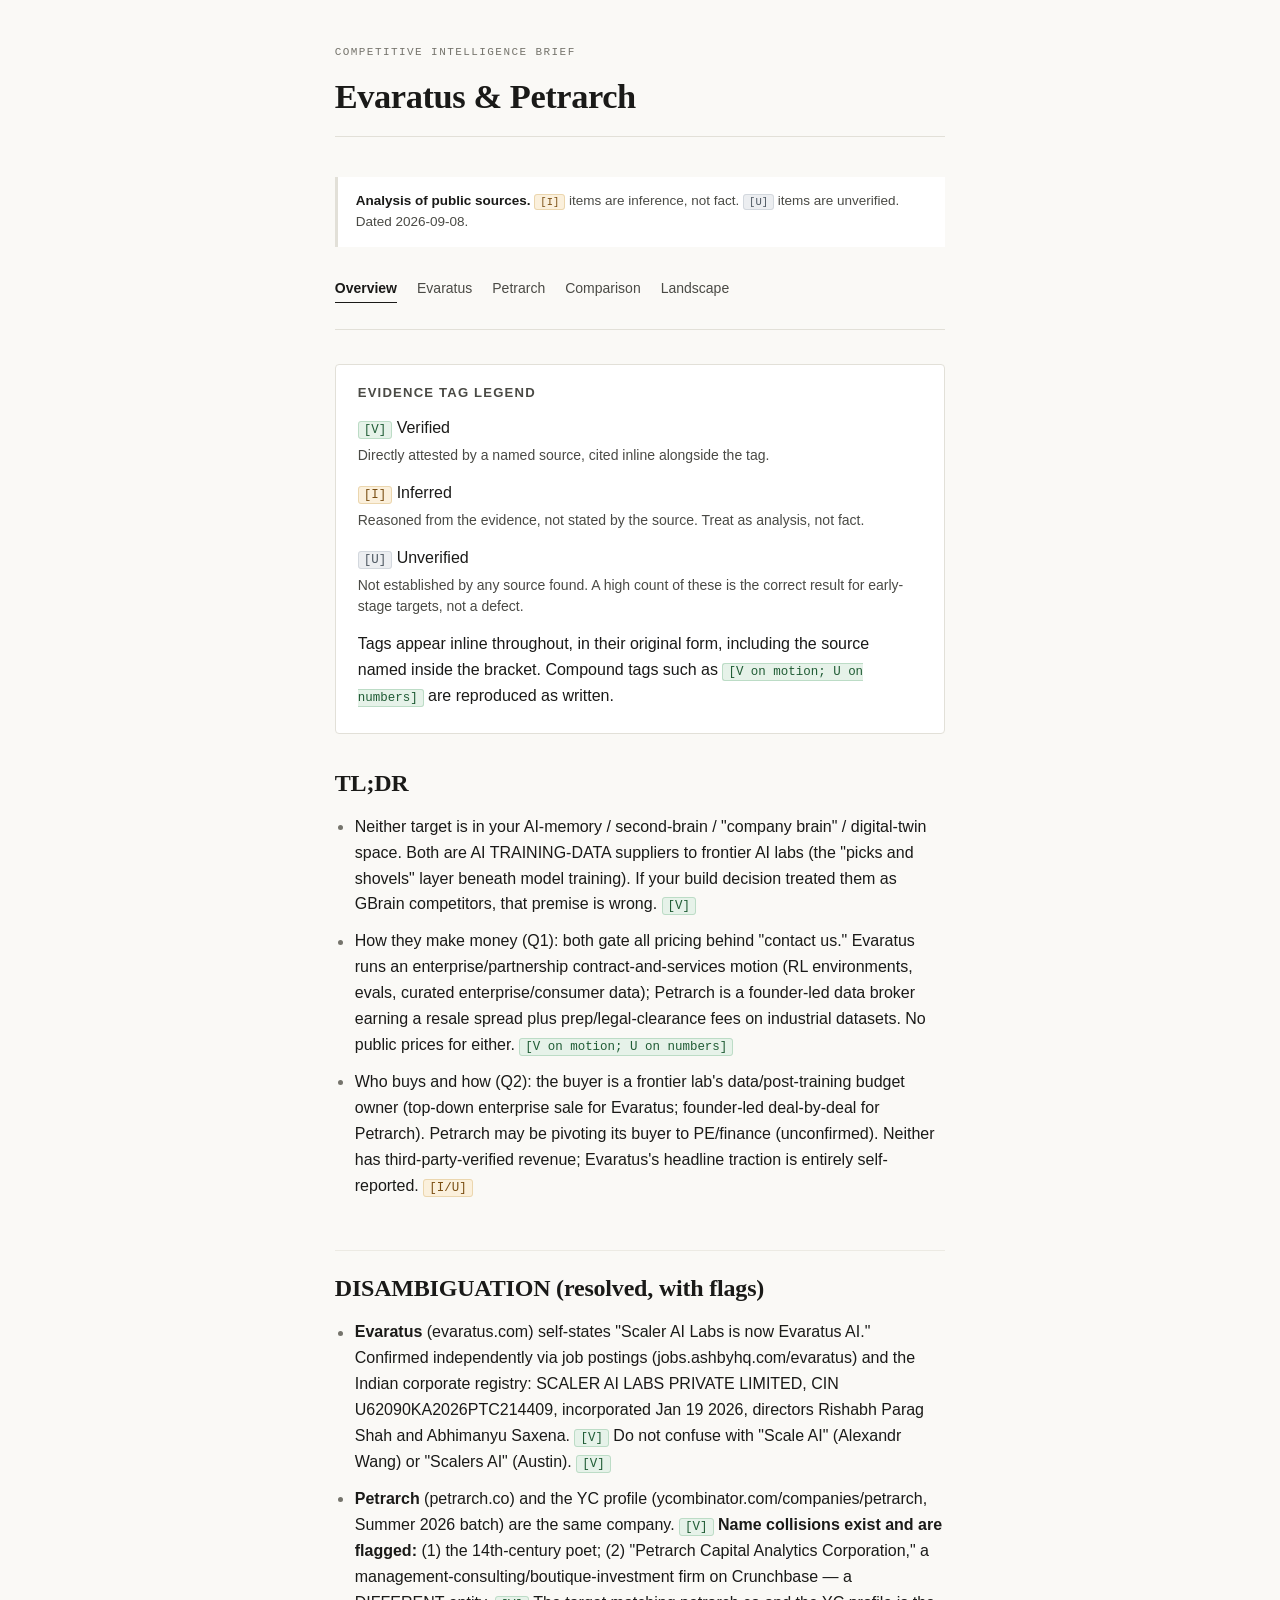
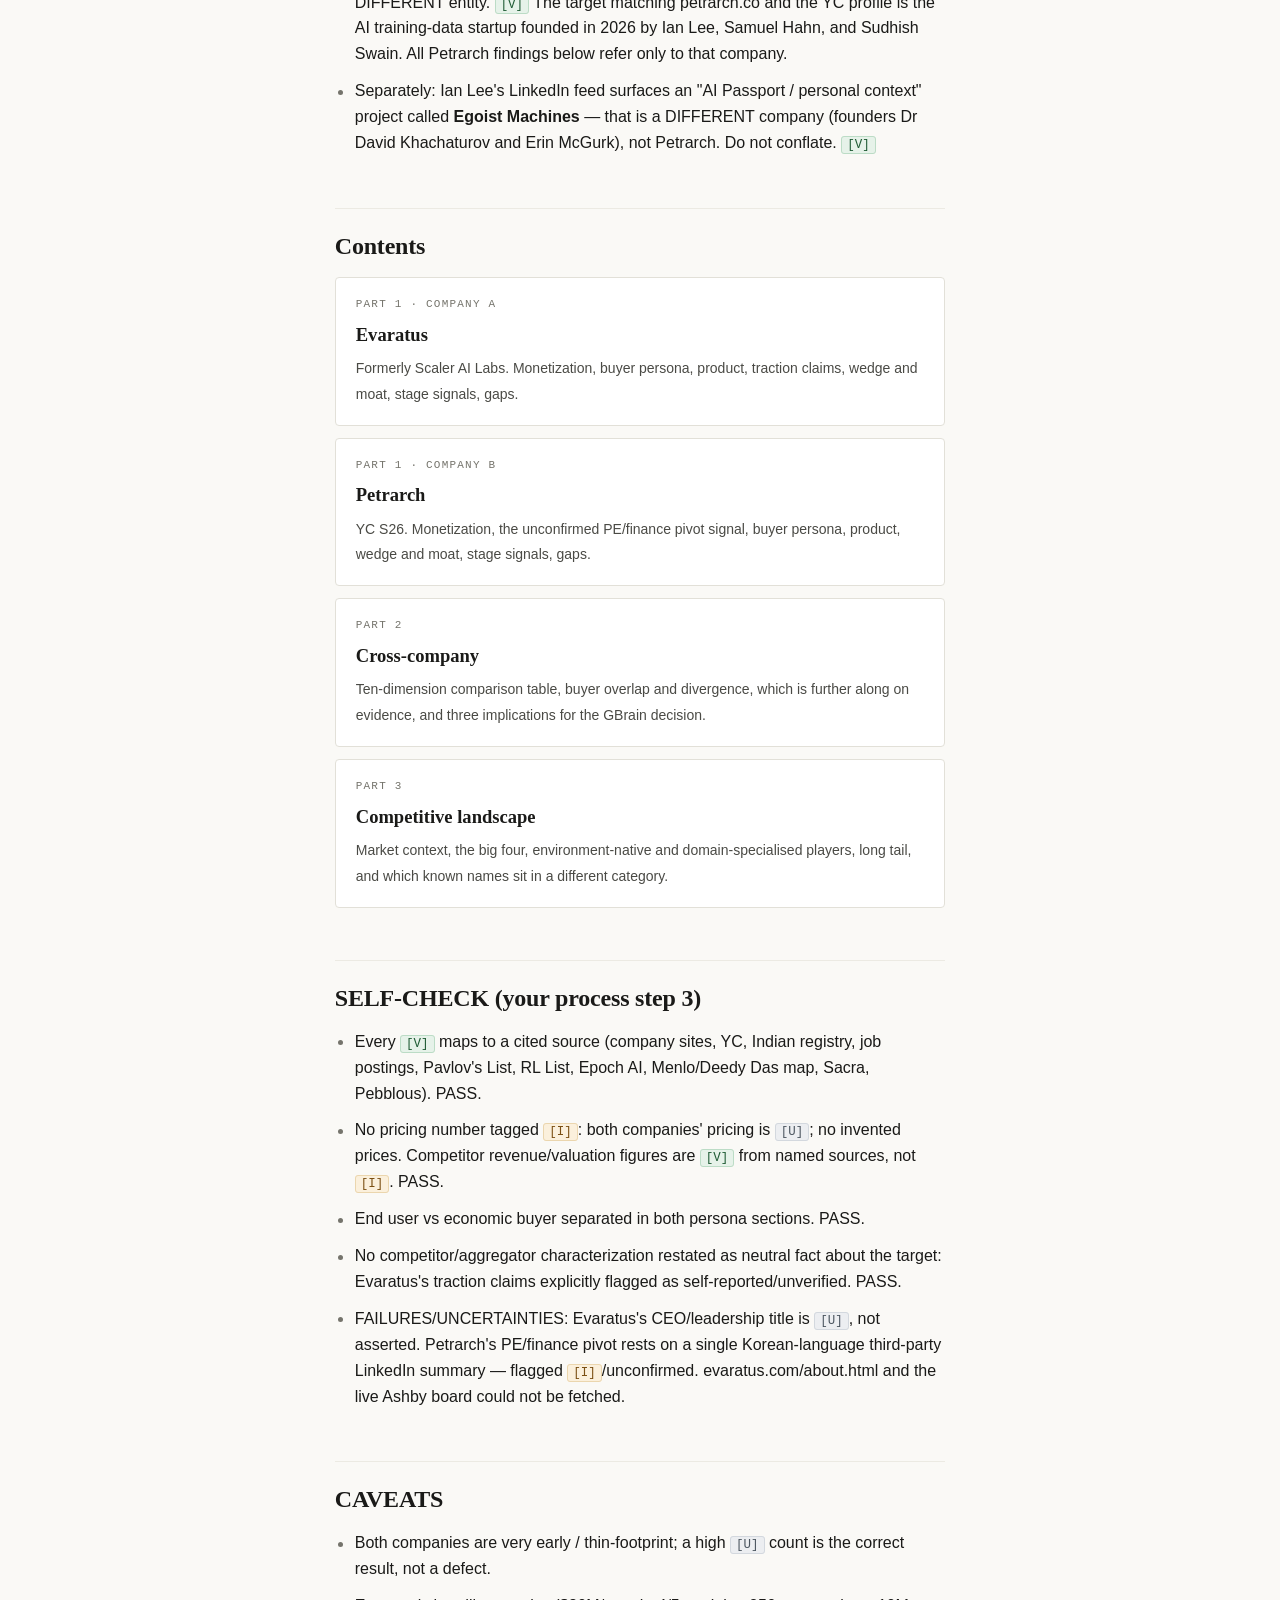
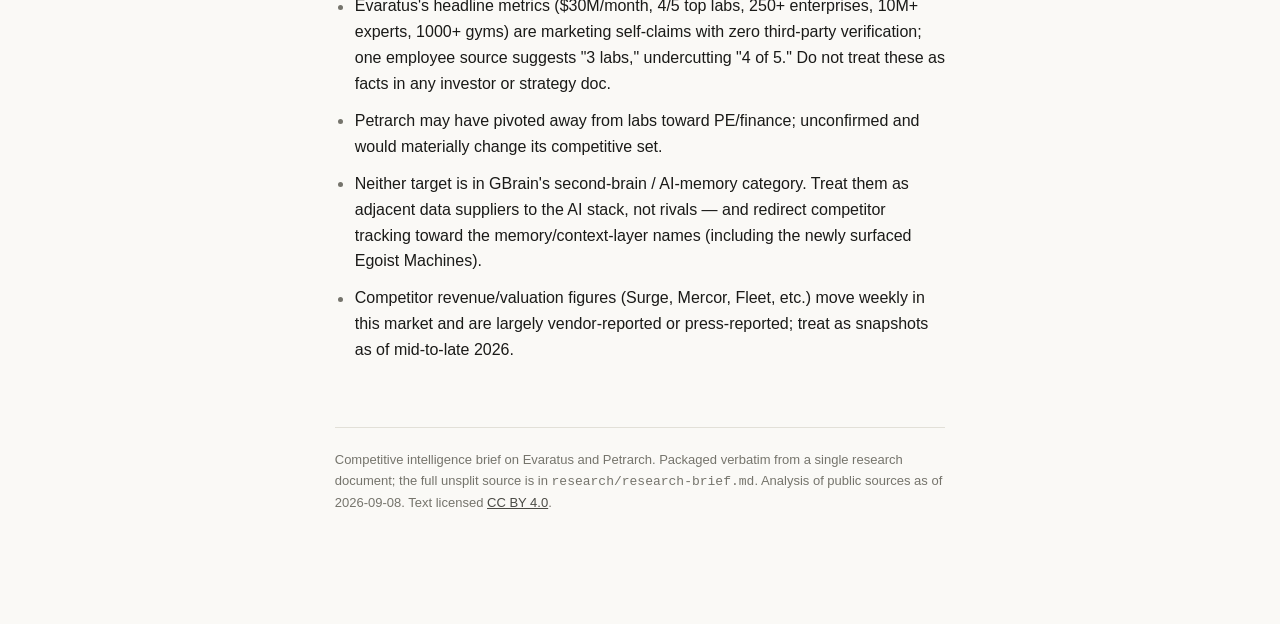
==== docs/index.html @ 98efed73 "feat: add landing page with evidence-tag legend Carries the TL;DR, name disambiguation, tag legend, " ====
<!DOCTYPE html>
<html lang="en">
<head>
<meta charset="utf-8">
<meta name="viewport" content="width=device-width, initial-scale=1">
<title>Competitive Intelligence Brief: Evaratus & Petrarch</title>
<meta name="description" content="Competitive intelligence brief on Evaratus and Petrarch, two AI training-data suppliers to frontier labs. Analysis of public sources, 2026-09-08.">
<link rel="stylesheet" href="./assets/style.css">
</head>
<body>
<div class="wrap">
<header class="masthead">
<p class="eyebrow">Competitive intelligence brief</p>
<h1>Evaratus &amp; Petrarch</h1>
</header>
<p class="provenance"><strong>Analysis of public sources.</strong> <span class="ref ref-I">[I]</span> items are inference, not fact. <span class="ref ref-U">[U]</span> items are unverified. Dated 2026-09-08.</p>
<nav class="nav"><a href="./index.html" aria-current="page">Overview</a>
<a href="./evaratus.html">Evaratus</a>
<a href="./petrarch.html">Petrarch</a>
<a href="./comparison.html">Comparison</a>
<a href="./landscape.html">Landscape</a></nav>
<section class="legend">
<h2>Evidence tag legend</h2>
<dl>
<dt><span class="ref ref-V">[V]</span> Verified</dt>
<dd>Directly attested by a named source, cited inline alongside the tag.</dd>
<dt><span class="ref ref-I">[I]</span> Inferred</dt>
<dd>Reasoned from the evidence, not stated by the source. Treat as analysis, not fact.</dd>
<dt><span class="ref ref-U">[U]</span> Unverified</dt>
<dd>Not established by any source found. A high count of these is the correct
result for early-stage targets, not a defect.</dd>
</dl>
<p>Tags appear inline throughout, in their original form, including the source
named inside the bracket. Compound tags such as
<span class="ref ref-V">[V on motion; U on numbers]</span> are reproduced as written.</p>
</section>
<h2>TL;DR</h2>
<ul>
<li>Neither target is in your AI-memory / second-brain / "company brain" / digital-twin space. Both are AI TRAINING-DATA suppliers to frontier AI labs (the "picks and shovels" layer beneath model training). If your build decision treated them as GBrain competitors, that premise is wrong. <span class="tag tag-V">[V]</span></li>
<li>How they make money (Q1): both gate all pricing behind "contact us." Evaratus runs an enterprise/partnership contract-and-services motion (RL environments, evals, curated enterprise/consumer data); Petrarch is a founder-led data broker earning a resale spread plus prep/legal-clearance fees on industrial datasets. No public prices for either. <span class="tag tag-V">[V on motion; U on numbers]</span></li>
<li>Who buys and how (Q2): the buyer is a frontier lab's data/post-training budget owner (top-down enterprise sale for Evaratus; founder-led deal-by-deal for Petrarch). Petrarch may be pivoting its buyer to PE/finance (unconfirmed). Neither has third-party-verified revenue; Evaratus's headline traction is entirely self-reported. <span class="tag tag-I">[I/U]</span></li>
</ul>
<h2>DISAMBIGUATION (resolved, with flags)</h2>
<ul>
<li><strong>Evaratus</strong> (evaratus.com) self-states "Scaler AI Labs is now Evaratus AI." Confirmed independently via job postings (jobs.ashbyhq.com/evaratus) and the Indian corporate registry: SCALER AI LABS PRIVATE LIMITED, CIN U62090KA2026PTC214409, incorporated Jan 19 2026, directors Rishabh Parag Shah and Abhimanyu Saxena. <span class="tag tag-V">[V]</span> Do not confuse with "Scale AI" (Alexandr Wang) or "Scalers AI" (Austin). <span class="tag tag-V">[V]</span></li>
<li><strong>Petrarch</strong> (petrarch.co) and the YC profile (ycombinator.com/companies/petrarch, Summer 2026 batch) are the same company. <span class="tag tag-V">[V]</span> <strong>Name collisions exist and are flagged:</strong> (1) the 14th-century poet; (2) "Petrarch Capital Analytics Corporation," a management-consulting/boutique-investment firm on Crunchbase — a DIFFERENT entity. <span class="tag tag-V">[V]</span> The target matching petrarch.co and the YC profile is the AI training-data startup founded in 2026 by Ian Lee, Samuel Hahn, and Sudhish Swain. All Petrarch findings below refer only to that company.</li>
<li>Separately: Ian Lee's LinkedIn feed surfaces an "AI Passport / personal context" project called <strong>Egoist Machines</strong> — that is a DIFFERENT company (founders Dr David Khachaturov and Erin McGurk), not Petrarch. Do not conflate. <span class="tag tag-V">[V]</span></li>
</ul>
<h2>Contents</h2>
<div class="cards">
<a class="card" href="./evaratus.html">
<span class="k">Part 1 &middot; Company A</span>
<span class="t">Evaratus</span>
<span class="d">Formerly Scaler AI Labs. Monetization, buyer persona, product, traction
claims, wedge and moat, stage signals, gaps.</span></a>
<a class="card" href="./petrarch.html">
<span class="k">Part 1 &middot; Company B</span>
<span class="t">Petrarch</span>
<span class="d">YC S26. Monetization, the unconfirmed PE/finance pivot signal, buyer
persona, product, wedge and moat, stage signals, gaps.</span></a>
<a class="card" href="./comparison.html">
<span class="k">Part 2</span>
<span class="t">Cross-company</span>
<span class="d">Ten-dimension comparison table, buyer overlap and divergence, which
is further along on evidence, and three implications for the GBrain decision.</span></a>
<a class="card" href="./landscape.html">
<span class="k">Part 3</span>
<span class="t">Competitive landscape</span>
<span class="d">Market context, the big four, environment-native and domain-specialised
players, long tail, and which known names sit in a different category.</span></a>
</div>
<h2>SELF-CHECK (your process step 3)</h2>
<ul>
<li>Every <span class="tag tag-V">[V]</span> maps to a cited source (company sites, YC, Indian registry, job postings, Pavlov's List, RL List, Epoch AI, Menlo/Deedy Das map, Sacra, Pebblous). PASS.</li>
<li>No pricing number tagged <span class="tag tag-I">[I]</span>: both companies' pricing is <span class="tag tag-U">[U]</span>; no invented prices. Competitor revenue/valuation figures are <span class="tag tag-V">[V]</span> from named sources, not <span class="tag tag-I">[I]</span>. PASS.</li>
<li>End user vs economic buyer separated in both persona sections. PASS.</li>
<li>No competitor/aggregator characterization restated as neutral fact about the target: Evaratus's traction claims explicitly flagged as self-reported/unverified. PASS.</li>
<li>FAILURES/UNCERTAINTIES: Evaratus's CEO/leadership title is <span class="tag tag-U">[U]</span>, not asserted. Petrarch's PE/finance pivot rests on a single Korean-language third-party LinkedIn summary — flagged <span class="tag tag-I">[I]</span>/unconfirmed. evaratus.com/about.html and the live Ashby board could not be fetched.</li>
</ul>
<h2>CAVEATS</h2>
<ul>
<li>Both companies are very early / thin-footprint; a high <span class="tag tag-U">[U]</span> count is the correct result, not a defect.</li>
<li>Evaratus's headline metrics ($30M/month, 4/5 top labs, 250+ enterprises, 10M+ experts, 1000+ gyms) are marketing self-claims with zero third-party verification; one employee source suggests "3 labs," undercutting "4 of 5." Do not treat these as facts in any investor or strategy doc.</li>
<li>Petrarch may have pivoted away from labs toward PE/finance; unconfirmed and would materially change its competitive set.</li>
<li>Neither target is in GBrain's second-brain / AI-memory category. Treat them as adjacent data suppliers to the AI stack, not rivals — and redirect competitor tracking toward the memory/context-layer names (including the newly surfaced Egoist Machines).</li>
<li>Competitor revenue/valuation figures (Surge, Mercor, Fleet, etc.) move weekly in this market and are largely vendor-reported or press-reported; treat as snapshots as of mid-to-late 2026.</li>
</ul>
<footer class="foot"><p>Competitive intelligence brief on Evaratus and Petrarch. Packaged verbatim from a single research document; the full unsplit source is in <code>research/research-brief.md</code>. Analysis of public sources as of 2026-09-08. Text licensed <a href="https://creativecommons.org/licenses/by/4.0/">CC BY 4.0</a>.</p></footer>
</div>
</body>
</html>
---- docs/assets/style.css ----
/* Data-Broker — competitive intelligence brief
   Static stylesheet. No frameworks, no CDN, no webfonts, no trackers. */

:root {
  --bg:        #faf9f6;
  --surface:   #ffffff;
  --ink:       #1a1a18;
  --ink-soft:  #4a4a45;
  --ink-faint: #75746c;
  --rule:      #e2e0d8;
  --rule-soft: #eceae3;

  --v-bg: #e6f2e9;  --v-fg: #1f5b34;  --v-br: #bcdcc6;
  --i-bg: #fbf0dc;  --i-fg: #7a4e12;  --i-br: #ebd6ae;
  --u-bg: #eceef1;  --u-fg: #4b555f;  --u-br: #d3d8de;

  --serif: "Iowan Old Style", "Palatino Linotype", Palatino, Charter, Georgia, "Times New Roman", serif;
  --sans:  -apple-system, BlinkMacSystemFont, "Segoe UI", Roboto, "Helvetica Neue", Arial, sans-serif;
  --mono:  ui-monospace, SFMono-Regular, "SF Mono", Menlo, Consolas, "Liberation Mono", monospace;

  --measure: 74ch;
}

@media (prefers-color-scheme: dark) {
  :root {
    --bg:        #16161a;
    --surface:   #1d1d22;
    --ink:       #e8e6e0;
    --ink-soft:  #b6b3aa;
    --ink-faint: #8b8880;
    --rule:      #33333b;
    --rule-soft: #26262d;

    --v-bg: #16301f;  --v-fg: #8fd3a5;  --v-br: #2b5237;
    --i-bg: #33260f;  --i-fg: #e8bd72;  --i-br: #574021;
    --u-bg: #24272c;  --u-fg: #a8b2bd;  --u-br: #3b414a;
  }
}

* { box-sizing: border-box; }

html { -webkit-text-size-adjust: 100%; }

body {
  margin: 0;
  background: var(--bg);
  color: var(--ink);
  font-family: var(--sans);
  font-size: 16px;
  line-height: 1.62;
  -webkit-font-smoothing: antialiased;
}

.wrap {
  max-width: var(--measure);
  margin: 0 auto;
  padding: 0 24px 96px;
}

/* ---------- masthead ---------- */

.masthead {
  border-bottom: 1px solid var(--rule);
  margin-bottom: 40px;
  padding-top: 44px;
}

.eyebrow {
  font-family: var(--mono);
  font-size: 11px;
  letter-spacing: 0.13em;
  text-transform: uppercase;
  color: var(--ink-faint);
  margin: 0 0 14px;
}

.masthead h1 {
  font-family: var(--serif);
  font-weight: 600;
  font-size: 2.15rem;
  line-height: 1.18;
  letter-spacing: -0.012em;
  margin: 0 0 20px;
}

/* ---------- provenance header (on every page) ---------- */

.provenance {
  border-left: 3px solid var(--rule);
  background: var(--surface);
  padding: 14px 18px;
  margin: 0 0 30px;
  font-size: 13.5px;
  line-height: 1.55;
  color: var(--ink-soft);
}

.provenance strong { color: var(--ink); font-weight: 600; }

/* ---------- nav ---------- */

.nav {
  display: flex;
  flex-wrap: wrap;
  gap: 6px 20px;
  padding: 0 0 26px;
  margin: 0 0 34px;
  border-bottom: 1px solid var(--rule);
  font-size: 14px;
}

.nav a {
  color: var(--ink-soft);
  text-decoration: none;
  border-bottom: 1px solid transparent;
  padding-bottom: 2px;
}

.nav a:hover { color: var(--ink); border-bottom-color: var(--ink); }
.nav a[aria-current="page"] { color: var(--ink); font-weight: 600; border-bottom-color: var(--ink); }

/* ---------- headings ---------- */

h2 {
  font-family: var(--serif);
  font-weight: 600;
  font-size: 1.5rem;
  line-height: 1.25;
  letter-spacing: -0.008em;
  margin: 52px 0 16px;
  padding-top: 22px;
  border-top: 1px solid var(--rule-soft);
}

h2:first-of-type { border-top: 0; padding-top: 0; margin-top: 34px; }

h3 {
  font-family: var(--sans);
  font-weight: 700;
  font-size: 0.82rem;
  letter-spacing: 0.09em;
  text-transform: uppercase;
  color: var(--ink-soft);
  margin: 36px 0 12px;
}

/* ---------- body copy ---------- */

p { margin: 0 0 16px; }

ul { margin: 0 0 20px; padding-left: 0; list-style: none; }

li {
  position: relative;
  padding-left: 20px;
  margin-bottom: 11px;
}

li::before {
  content: "";
  position: absolute;
  left: 3px;
  top: 0.72em;
  width: 5px;
  height: 5px;
  border-radius: 50%;
  background: var(--ink-faint);
}

ol { margin: 0 0 20px; padding-left: 22px; }
ol li { padding-left: 4px; }
ol li::before { display: none; }

strong { font-weight: 650; color: var(--ink); }

/* ---------- evidence tags ---------- */

.tag {
  display: inline;
  font-family: var(--mono);
  font-size: 0.78em;
  line-height: 1.4;
  padding: 1px 5px;
  border-radius: 3px;
  border: 1px solid;
  white-space: normal;
}

.tag-V { background: var(--v-bg); color: var(--v-fg); border-color: var(--v-br); }
.tag-I { background: var(--i-bg); color: var(--i-fg); border-color: var(--i-br); }
.tag-U { background: var(--u-bg); color: var(--u-fg); border-color: var(--u-br); }

/* ---------- legend ---------- */

.legend {
  background: var(--surface);
  border: 1px solid var(--rule);
  border-radius: 4px;
  padding: 20px 22px 8px;
  margin: 0 0 34px;
}

.legend h2 {
  border: 0;
  padding: 0;
  margin: 0 0 14px;
  font-size: 0.82rem;
  font-family: var(--sans);
  font-weight: 700;
  letter-spacing: 0.09em;
  text-transform: uppercase;
  color: var(--ink-soft);
}

.legend dl { margin: 0; }
.legend dt { margin: 0 0 4px; }
.legend dd {
  margin: 0 0 14px;
  font-size: 14px;
  color: var(--ink-soft);
  line-height: 1.5;
}

/* ---------- tables ---------- */

.table-scroll {
  overflow-x: auto;
  margin: 0 0 24px;
  border: 1px solid var(--rule);
  border-radius: 4px;
  background: var(--surface);
}

table {
  border-collapse: collapse;
  width: 100%;
  min-width: 620px;
  font-size: 14px;
}

th, td {
  text-align: left;
  vertical-align: top;
  padding: 11px 14px;
  border-bottom: 1px solid var(--rule-soft);
}

th {
  font-family: var(--sans);
  font-weight: 700;
  font-size: 11.5px;
  letter-spacing: 0.07em;
  text-transform: uppercase;
  color: var(--ink-soft);
  background: var(--bg);
  border-bottom: 1px solid var(--rule);
  position: sticky;
  top: 0;
}

tbody tr:last-child td { border-bottom: 0; }
td:first-child { font-weight: 600; }

/* ---------- index page cards ---------- */

.cards { display: grid; gap: 12px; margin: 0 0 34px; }

.card {
  display: block;
  border: 1px solid var(--rule);
  border-radius: 4px;
  background: var(--surface);
  padding: 18px 20px;
  text-decoration: none;
  color: inherit;
}

.card:hover { border-color: var(--ink-faint); }

.card .k {
  font-family: var(--mono);
  font-size: 11px;
  letter-spacing: 0.11em;
  text-transform: uppercase;
  color: var(--ink-faint);
  display: block;
  margin-bottom: 6px;
}

.card .t {
  font-family: var(--serif);
  font-size: 1.16rem;
  font-weight: 600;
  display: block;
  margin-bottom: 5px;
}

.card .d { font-size: 14px; color: var(--ink-soft); line-height: 1.5; }

/* ---------- footer ---------- */

.foot {
  margin-top: 64px;
  padding-top: 22px;
  border-top: 1px solid var(--rule);
  font-size: 13px;
  color: var(--ink-faint);
  line-height: 1.6;
}

.foot a { color: var(--ink-soft); }

hr.rule {
  border: 0;
  border-top: 1px solid var(--rule);
  margin: 44px 0;
}

/* ---------- responsive ---------- */

@media (max-width: 620px) {
  body { font-size: 15.5px; }
  .wrap { padding: 0 18px 72px; }
  .masthead h1 { font-size: 1.72rem; }
  h2 { font-size: 1.3rem; }
  .nav { gap: 6px 16px; font-size: 13.5px; }
}

@media print {
  body { background: #fff; color: #000; }
  .nav, .cards { display: none; }
  .tag { border: 1px solid #999; background: transparent; }
}

/* Chrome-level tag references (provenance header, legend examples).
   Styled identically to .tag but marked separately so that content-tag
   audits can count body evidence tags without counting page furniture. */

.ref {
  display: inline;
  font-family: var(--mono);
  font-size: 0.78em;
  line-height: 1.4;
  padding: 1px 5px;
  border-radius: 3px;
  border: 1px solid;
}

.ref-V { background: var(--v-bg); color: var(--v-fg); border-color: var(--v-br); }
.ref-I { background: var(--i-bg); color: var(--i-fg); border-color: var(--i-br); }
.ref-U { background: var(--u-bg); color: var(--u-fg); border-color: var(--u-br); }
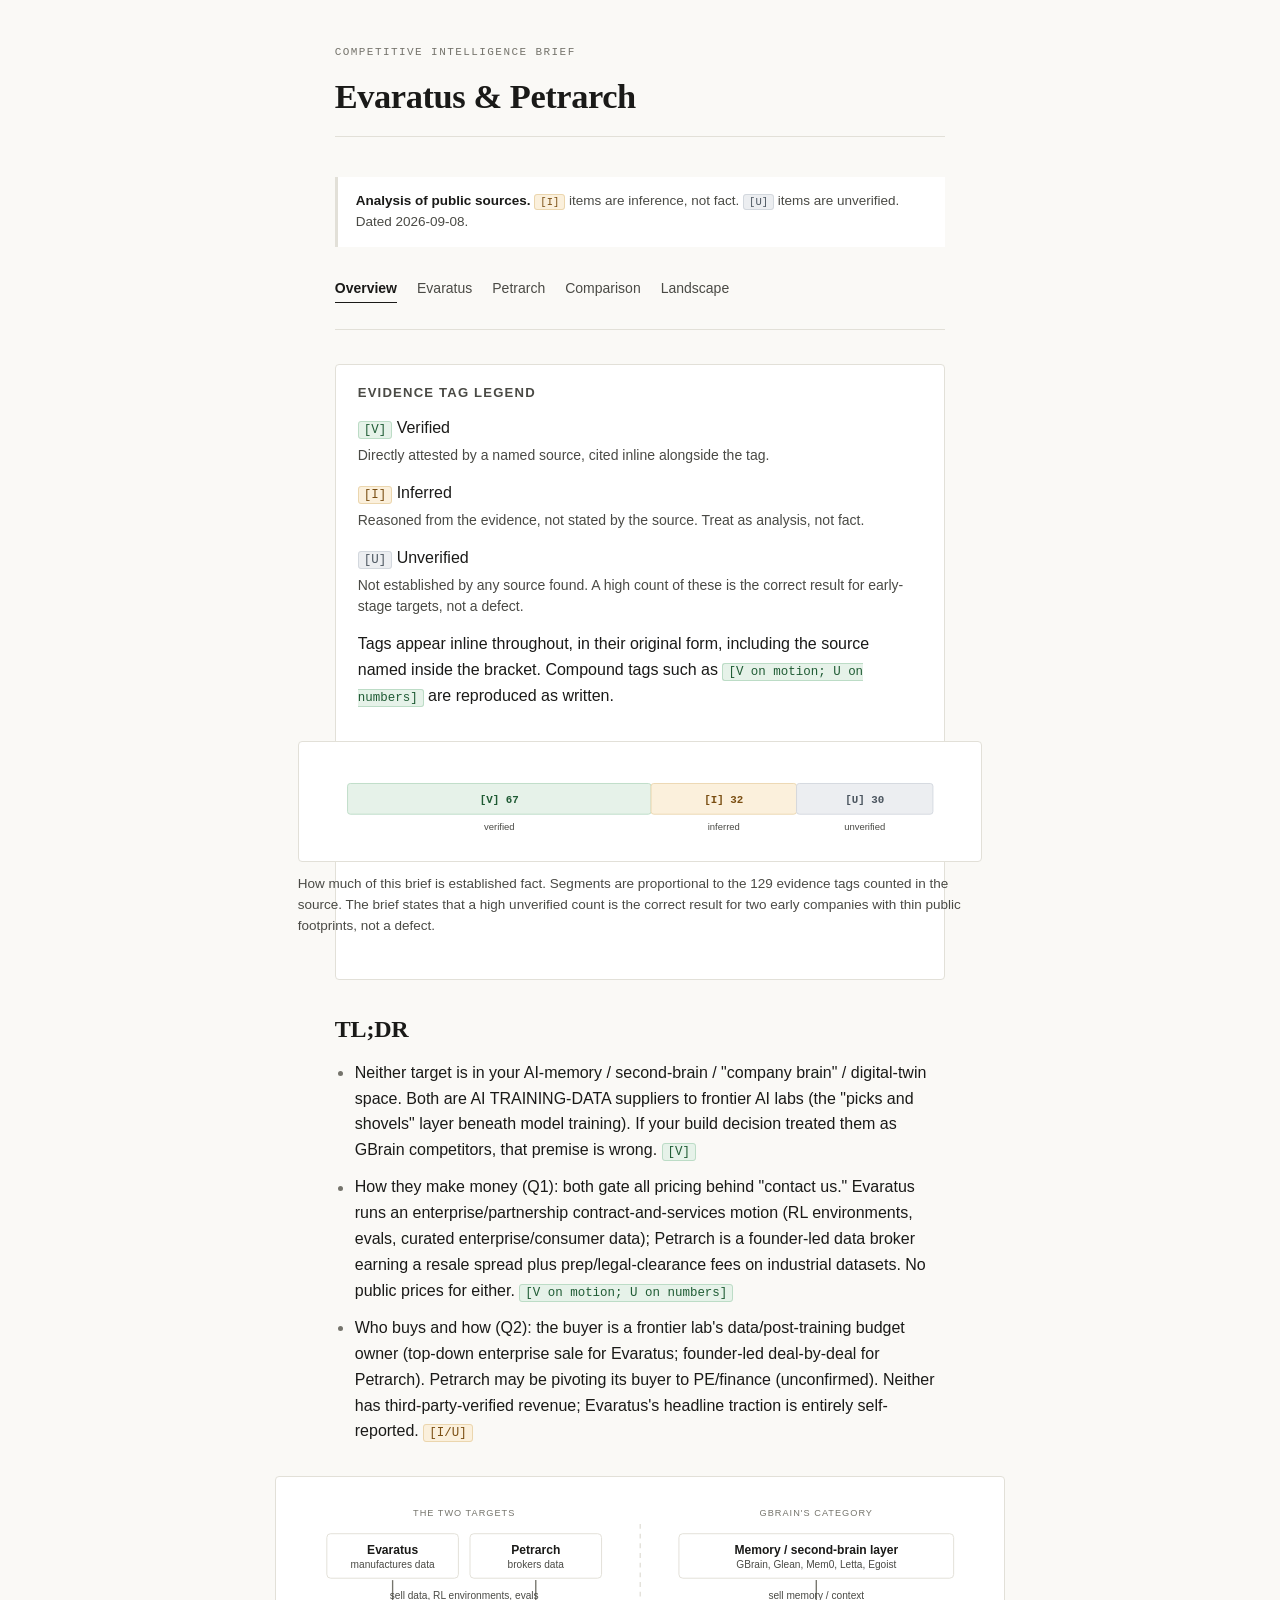
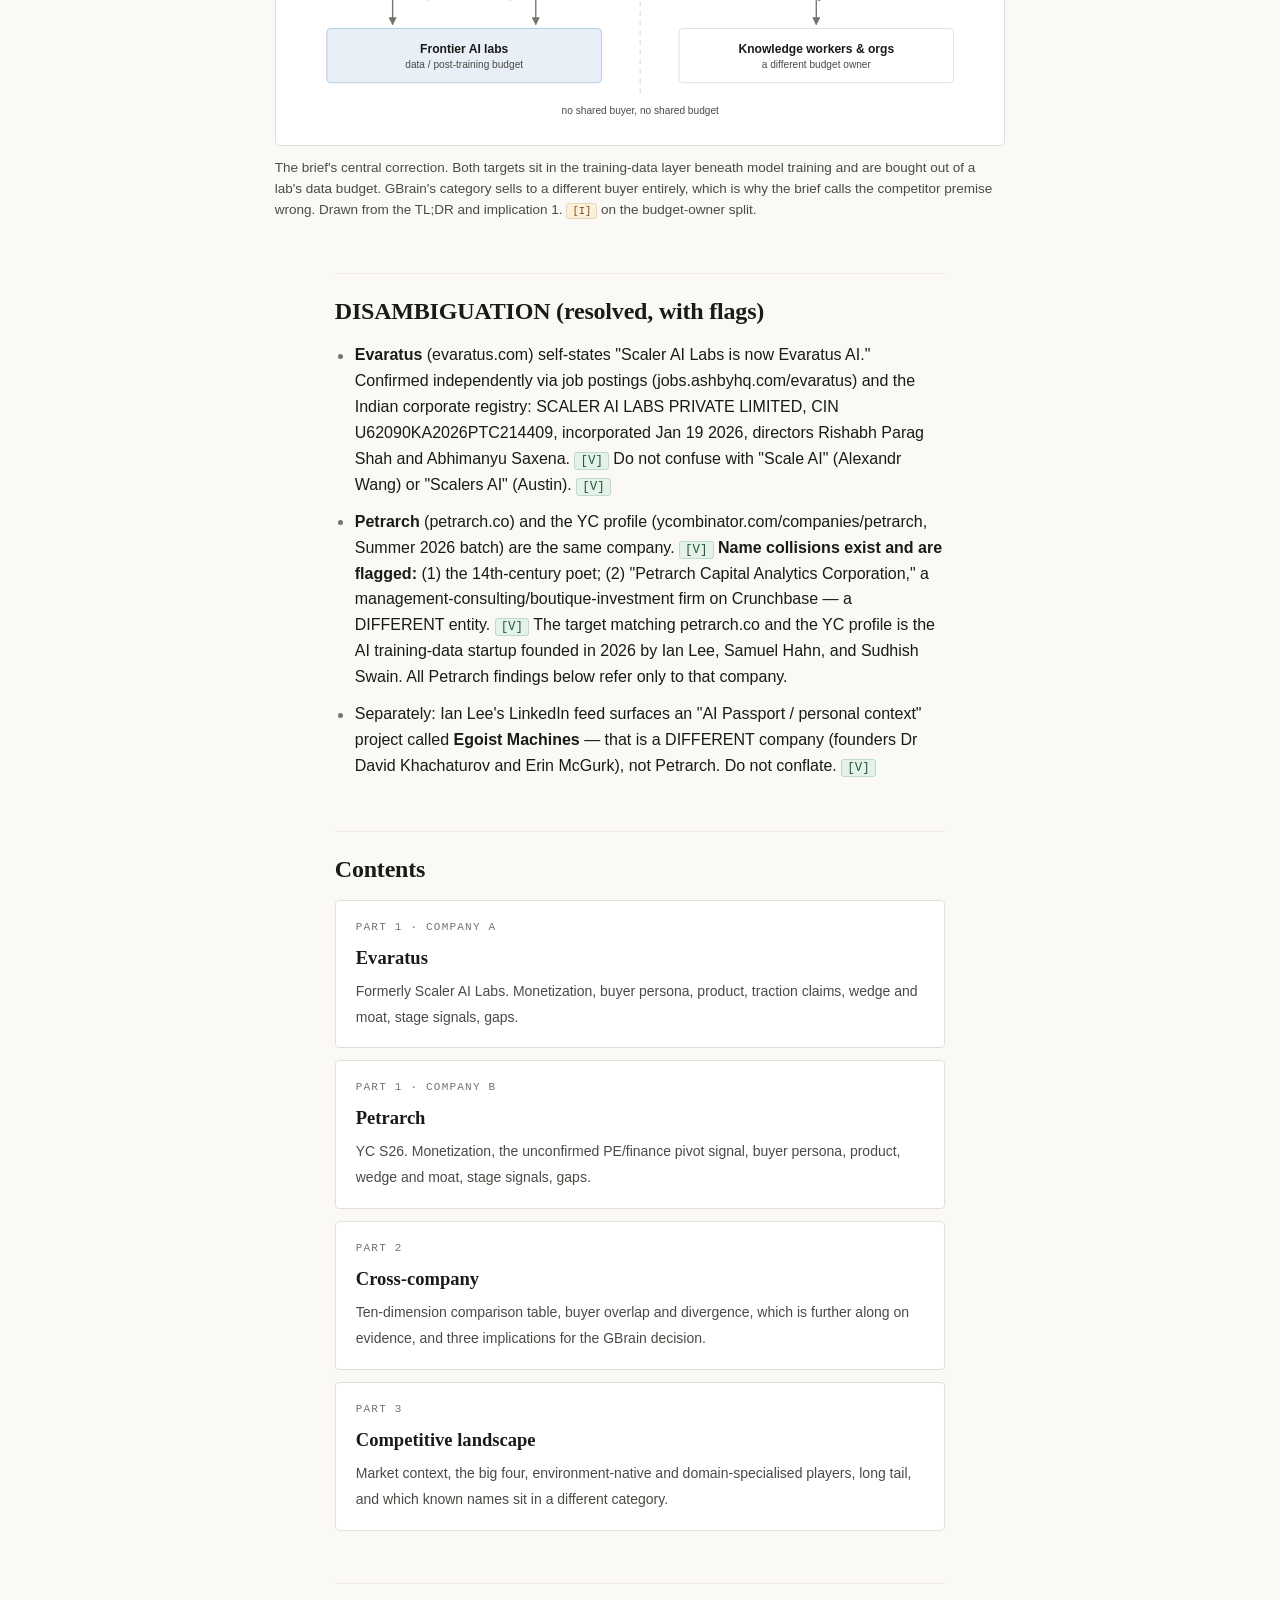
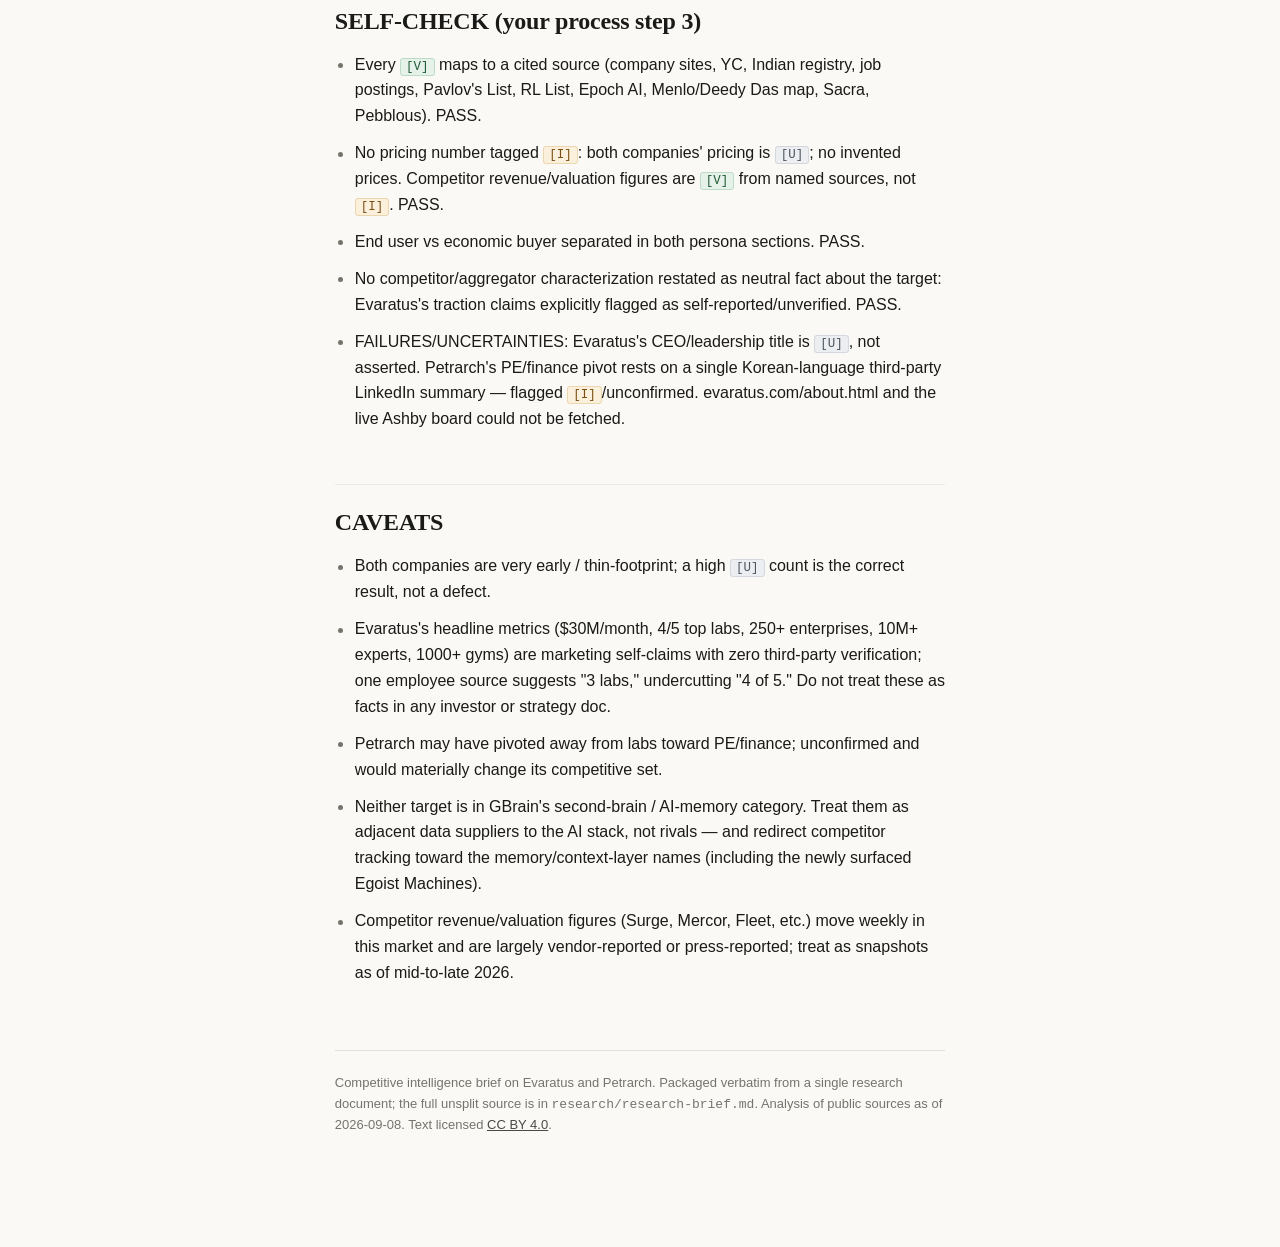
==== commit e12845c3: "feat: add nine diagrams of the mechanisms the brief describes The brief describes several processes " ====
--- a/docs/index.html
+++ b/docs/index.html
@@ -33,6 +33,7 @@
 <p>Tags appear inline throughout, in their original form, including the source
 named inside the bracket. Compound tags such as
 <span class="ref ref-V">[V on motion; U on numbers]</span> are reproduced as written.</p>
+<figure class="fig"><div class="fig-scroll"><svg class="dgm" viewBox="0 0 720 92" role="img" aria-label="Of 129 evidence tags in the brief, 67 are verified, 32 inferred and 30 unverified." style="min-width:560px" xmlns="http://www.w3.org/2000/svg"><defs><marker id="a-d2" viewBox="0 0 10 10" refX="9" refY="5" markerWidth="6" markerHeight="6" orient="auto-start-reverse"><path class="mk" d="M0,0 L10,5 L0,10 z"/></marker><marker id="ad-d2" viewBox="0 0 10 10" refX="9" refY="5" markerWidth="6" markerHeight="6" orient="auto-start-reverse"><path class="mk mk-dim" d="M0,0 L10,5 L0,10 z"/></marker></defs><rect class="bar bar-V" x="36" y="26" width="336" height="34" rx="3"/><text class="bar-t bar-t-V" x="204.0" y="48" text-anchor="middle">[V] 67</text><text class="lbl-s" x="204.0" y="78" text-anchor="middle">verified</text><rect class="bar bar-I" x="372" y="26" width="161" height="34" rx="3"/><text class="bar-t bar-t-I" x="452.5" y="48" text-anchor="middle">[I] 32</text><text class="lbl-s" x="452.5" y="78" text-anchor="middle">inferred</text><rect class="bar bar-U" x="533" y="26" width="151" height="34" rx="3"/><text class="bar-t bar-t-U" x="608.5" y="48" text-anchor="middle">[U] 30</text><text class="lbl-s" x="608.5" y="78" text-anchor="middle">unverified</text></svg></div><figcaption>How much of this brief is established fact. Segments are proportional to the 129 evidence tags counted in the source. The brief states that a high unverified count is the correct result for two early companies with thin public footprints, not a defect.</figcaption></figure>
 </section>
 <h2>TL;DR</h2>
 <ul>
@@ -40,7 +41,7 @@
 <li>How they make money (Q1): both gate all pricing behind "contact us." Evaratus runs an enterprise/partnership contract-and-services motion (RL environments, evals, curated enterprise/consumer data); Petrarch is a founder-led data broker earning a resale spread plus prep/legal-clearance fees on industrial datasets. No public prices for either. <span class="tag tag-V">[V on motion; U on numbers]</span></li>
 <li>Who buys and how (Q2): the buyer is a frontier lab's data/post-training budget owner (top-down enterprise sale for Evaratus; founder-led deal-by-deal for Petrarch). Petrarch may be pivoting its buyer to PE/finance (unconfirmed). Neither has third-party-verified revenue; Evaratus's headline traction is entirely self-reported. <span class="tag tag-I">[I/U]</span></li>
 </ul>
-<h2>DISAMBIGUATION (resolved, with flags)</h2>
+<figure class="fig"><div class="fig-scroll"><svg class="dgm" viewBox="0 0 720 240" role="img" aria-label="Evaratus and Petrarch sell data and RL environments to frontier AI labs; the memory and second-brain layer where GBrain sits sells to knowledge workers. The two groups share no buyer and no budget." style="min-width:560px" xmlns="http://www.w3.org/2000/svg"><defs><marker id="a-d1" viewBox="0 0 10 10" refX="9" refY="5" markerWidth="6" markerHeight="6" orient="auto-start-reverse"><path class="mk" d="M0,0 L10,5 L0,10 z"/></marker><marker id="ad-d1" viewBox="0 0 10 10" refX="9" refY="5" markerWidth="6" markerHeight="6" orient="auto-start-reverse"><path class="mk mk-dim" d="M0,0 L10,5 L0,10 z"/></marker></defs><text class="lbl-cap" x="178" y="22" text-anchor="middle">THE TWO TARGETS</text><text class="lbl-cap" x="542" y="22" text-anchor="middle">GBRAIN'S CATEGORY</text><rect class="n" x="36" y="40" width="136" height="46" rx="4"/><text class="lbl" x="104.0" y="60.5" text-anchor="middle">Evaratus</text><text class="lbl-s" x="104.0" y="75.5" text-anchor="middle">manufactures data</text><rect class="n" x="184" y="40" width="136" height="46" rx="4"/><text class="lbl" x="252.0" y="60.5" text-anchor="middle">Petrarch</text><text class="lbl-s" x="252.0" y="75.5" text-anchor="middle">brokers data</text><line class="edge" x1="104" y1="88" x2="104" y2="134" marker-end="url(#a-d1)"/><line class="edge" x1="252" y1="88" x2="252" y2="134" marker-end="url(#a-d1)"/><text class="lbl-s" x="178" y="108" text-anchor="middle">sell data, RL environments, evals</text><rect class="n n-key" x="36" y="138" width="284" height="56" rx="4"/><text class="lbl" x="178.0" y="163.5" text-anchor="middle">Frontier AI labs</text><text class="lbl-s" x="178.0" y="178.5" text-anchor="middle">data / post-training budget</text><rect class="n" x="400" y="40" width="284" height="46" rx="4"/><text class="lbl" x="542.0" y="60.5" text-anchor="middle">Memory / second-brain layer</text><text class="lbl-s" x="542.0" y="75.5" text-anchor="middle">GBrain, Glean, Mem0, Letta, Egoist</text><line class="edge" x1="542" y1="88" x2="542" y2="134" marker-end="url(#a-d1)"/><text class="lbl-s" x="542" y="108" text-anchor="middle">sell memory / context</text><rect class="n" x="400" y="138" width="284" height="56" rx="4"/><text class="lbl" x="542.0" y="163.5" text-anchor="middle">Knowledge workers &amp; orgs</text><text class="lbl-s" x="542.0" y="178.5" text-anchor="middle">a different budget owner</text><line class="divider" x1="360" y1="30" x2="360" y2="206"/><text class="lbl-s" x="360" y="226" text-anchor="middle">no shared buyer, no shared budget</text></svg></div><figcaption>The brief's central correction. Both targets sit in the training-data layer beneath model training and are bought out of a lab's data budget. GBrain's category sells to a different buyer entirely, which is why the brief calls the competitor premise wrong. Drawn from the TL;DR and implication 1. <span class="ref ref-I">[I]</span> on the budget-owner split.</figcaption></figure><h2>DISAMBIGUATION (resolved, with flags)</h2>
 <ul>
 <li><strong>Evaratus</strong> (evaratus.com) self-states "Scaler AI Labs is now Evaratus AI." Confirmed independently via job postings (jobs.ashbyhq.com/evaratus) and the Indian corporate registry: SCALER AI LABS PRIVATE LIMITED, CIN U62090KA2026PTC214409, incorporated Jan 19 2026, directors Rishabh Parag Shah and Abhimanyu Saxena. <span class="tag tag-V">[V]</span> Do not confuse with "Scale AI" (Alexandr Wang) or "Scalers AI" (Austin). <span class="tag tag-V">[V]</span></li>
 <li><strong>Petrarch</strong> (petrarch.co) and the YC profile (ycombinator.com/companies/petrarch, Summer 2026 batch) are the same company. <span class="tag tag-V">[V]</span> <strong>Name collisions exist and are flagged:</strong> (1) the 14th-century poet; (2) "Petrarch Capital Analytics Corporation," a management-consulting/boutique-investment firm on Crunchbase — a DIFFERENT entity. <span class="tag tag-V">[V]</span> The target matching petrarch.co and the YC profile is the AI training-data startup founded in 2026 by Ian Lee, Samuel Hahn, and Sudhish Swain. All Petrarch findings below refer only to that company.</li>
--- a/docs/assets/style.css
+++ b/docs/assets/style.css
@@ -134,7 +134,8 @@
 
 h2:first-of-type { border-top: 0; padding-top: 0; margin-top: 34px; }
 
-h3 {
+h3,
+h2.sub {
   font-family: var(--sans);
   font-weight: 700;
   font-size: 0.82rem;
@@ -142,7 +143,11 @@
   text-transform: uppercase;
   color: var(--ink-soft);
   margin: 36px 0 12px;
-}
+  border-top: 0;
+  padding-top: 0;
+}
+
+h2.sub:first-of-type { margin-top: 30px; }
 
 /* ---------- body copy ---------- */
 
@@ -349,3 +354,91 @@
 .ref-V { background: var(--v-bg); color: var(--v-fg); border-color: var(--v-br); }
 .ref-I { background: var(--i-bg); color: var(--i-fg); border-color: var(--i-br); }
 .ref-U { background: var(--u-bg); color: var(--u-fg); border-color: var(--u-br); }
+
+/* ================= figures and inline SVG diagrams ================= */
+
+:root {
+  --accent:      #2f5d8a;
+  --accent-bg:   #e8eff6;
+  --accent-br:   #b7cde1;
+  --diagram-bg:  #ffffff;
+}
+
+@media (prefers-color-scheme: dark) {
+  :root {
+    --accent:     #8fb8de;
+    --accent-bg:  #1b2a38;
+    --accent-br:  #35536e;
+    --diagram-bg: #1a1a1f;
+  }
+}
+
+.fig {
+  margin: 32px 0 34px;
+  padding: 0;
+}
+
+.fig-scroll {
+  overflow-x: auto;
+  background: var(--diagram-bg);
+  border: 1px solid var(--rule);
+  border-radius: 4px;
+  padding: 18px 16px;
+}
+
+.dgm {
+  display: block;
+  width: 100%;
+  height: auto;
+}
+
+.fig figcaption {
+  margin-top: 12px;
+  font-size: 13.5px;
+  line-height: 1.55;
+  color: var(--ink-soft);
+}
+
+/* Let diagrams breathe past the text measure on wide screens. */
+@media (min-width: 900px) {
+  .fig { width: calc(100% + 120px); margin-left: -60px; }
+}
+
+/* ---- SVG primitives ---- */
+
+.dgm .n      { fill: var(--surface); stroke: var(--rule); stroke-width: 1; }
+.dgm .n-key  { fill: var(--accent-bg); stroke: var(--accent-br); }
+.dgm .n-alert{ fill: var(--i-bg); stroke: var(--i-br); }
+.dgm .n-dim  { fill: transparent; stroke: var(--rule); stroke-dasharray: 4 3; }
+
+.dgm text { font-family: var(--sans); }
+.dgm .lbl     { font-size: 12.5px; font-weight: 650; fill: var(--ink); }
+.dgm .lbl-m   { font-size: 11.5px; font-weight: 600; fill: var(--ink); }
+.dgm .lbl-s   { font-size: 10.5px; fill: var(--ink-soft); }
+.dgm .lbl-cap { font-size: 9.5px;  fill: var(--ink-faint); letter-spacing: 0.11em; }
+
+.dgm .edge      { stroke: var(--ink-faint); stroke-width: 1.4; fill: none; }
+.dgm .edge-dash { stroke-dasharray: 5 4; }
+.dgm .mk        { fill: var(--ink-faint); }
+.dgm .mk-dim    { fill: var(--ink-faint); }
+.dgm .divider   { stroke: var(--rule); stroke-width: 1.4; stroke-dasharray: 5 5; }
+
+/* evidence markers drawn inside figures — chrome, not source tags */
+.dgm .ref-t    { font-family: var(--mono); font-size: 10.5px; font-weight: 600; }
+.dgm .ref-t-V  { fill: var(--v-fg); }
+.dgm .ref-t-I  { fill: var(--i-fg); }
+.dgm .ref-t-U  { fill: var(--u-fg); }
+
+.dgm .bar     { stroke-width: 1; }
+.dgm .bar-V   { fill: var(--v-bg); stroke: var(--v-br); }
+.dgm .bar-I   { fill: var(--i-bg); stroke: var(--i-br); }
+.dgm .bar-U   { fill: var(--u-bg); stroke: var(--u-br); }
+.dgm .bar-dim { fill: var(--accent-bg); stroke: var(--accent-br); }
+.dgm .bar-t   { font-family: var(--mono); font-size: 12px; font-weight: 600; }
+.dgm .bar-t-V { fill: var(--v-fg); }
+.dgm .bar-t-I { fill: var(--i-fg); }
+.dgm .bar-t-U { fill: var(--u-fg); }
+
+@media print {
+  .fig-scroll { border-color: #999; background: #fff; }
+}
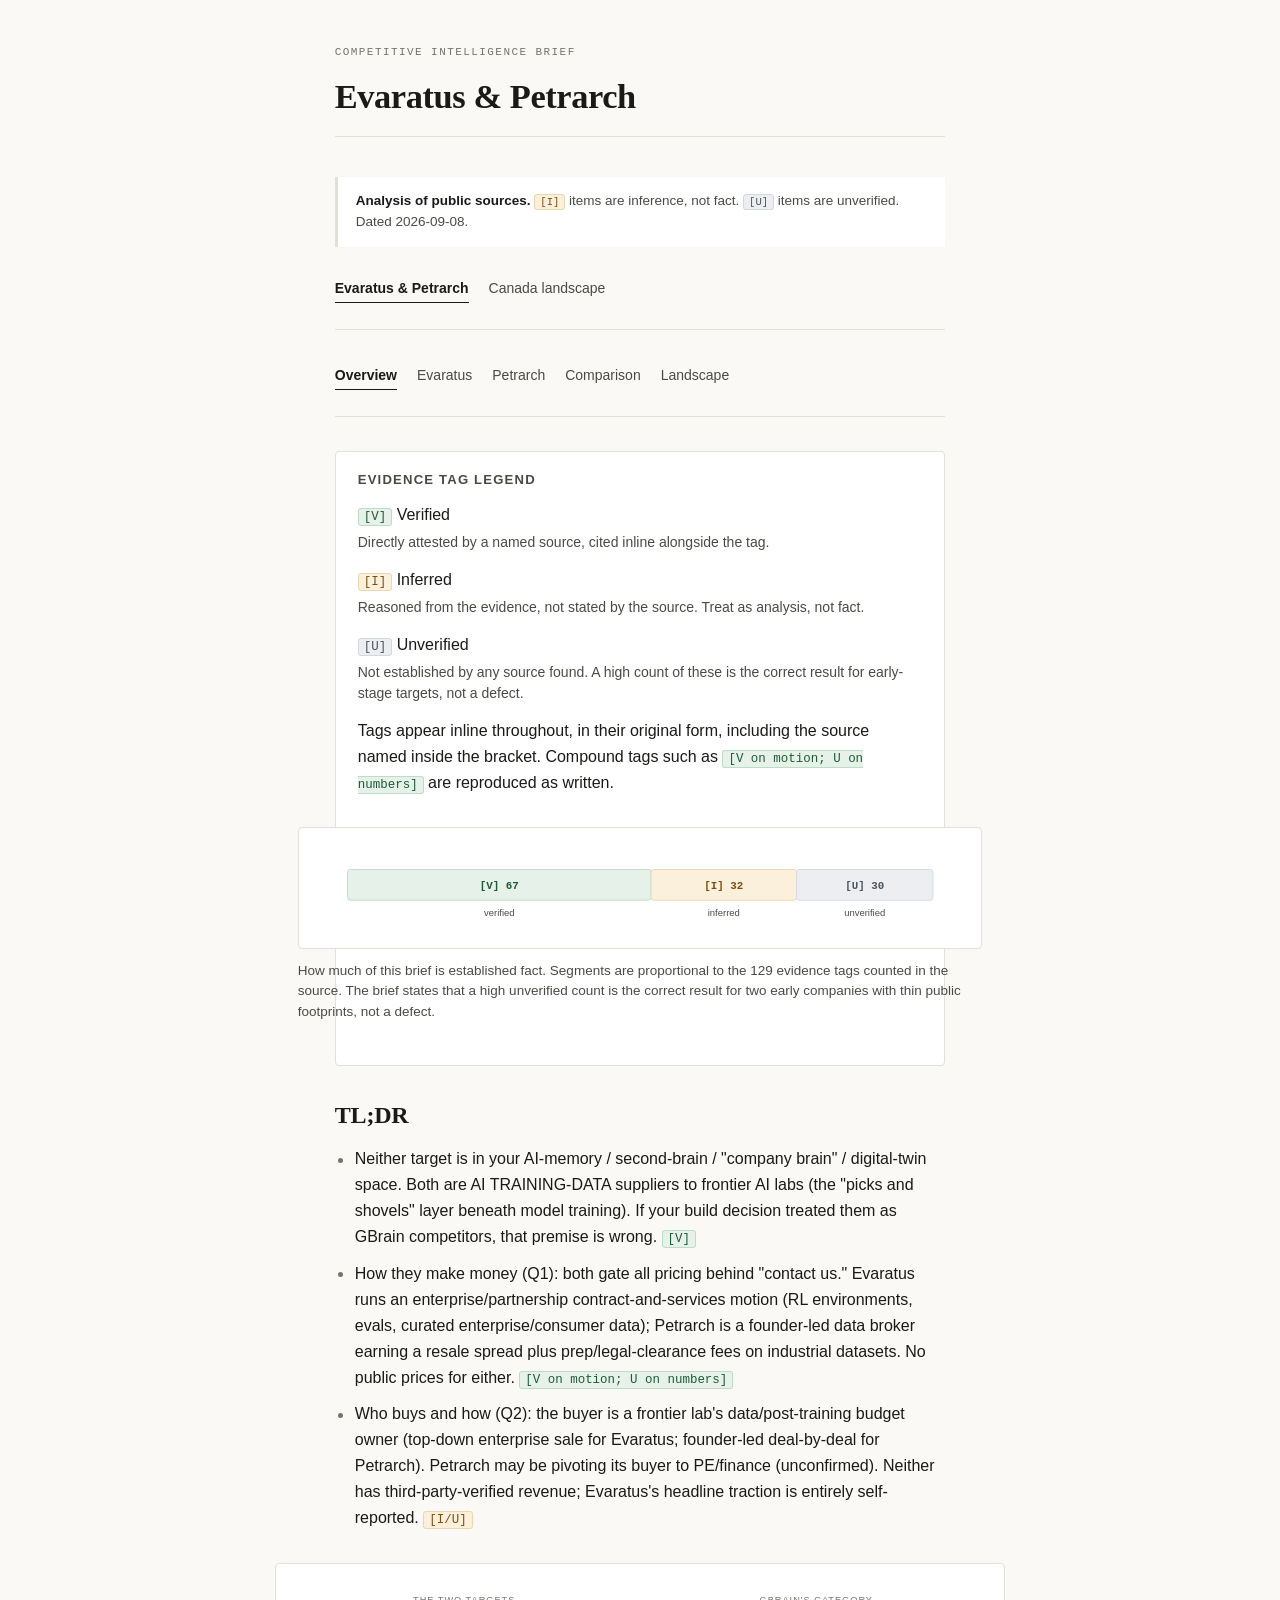
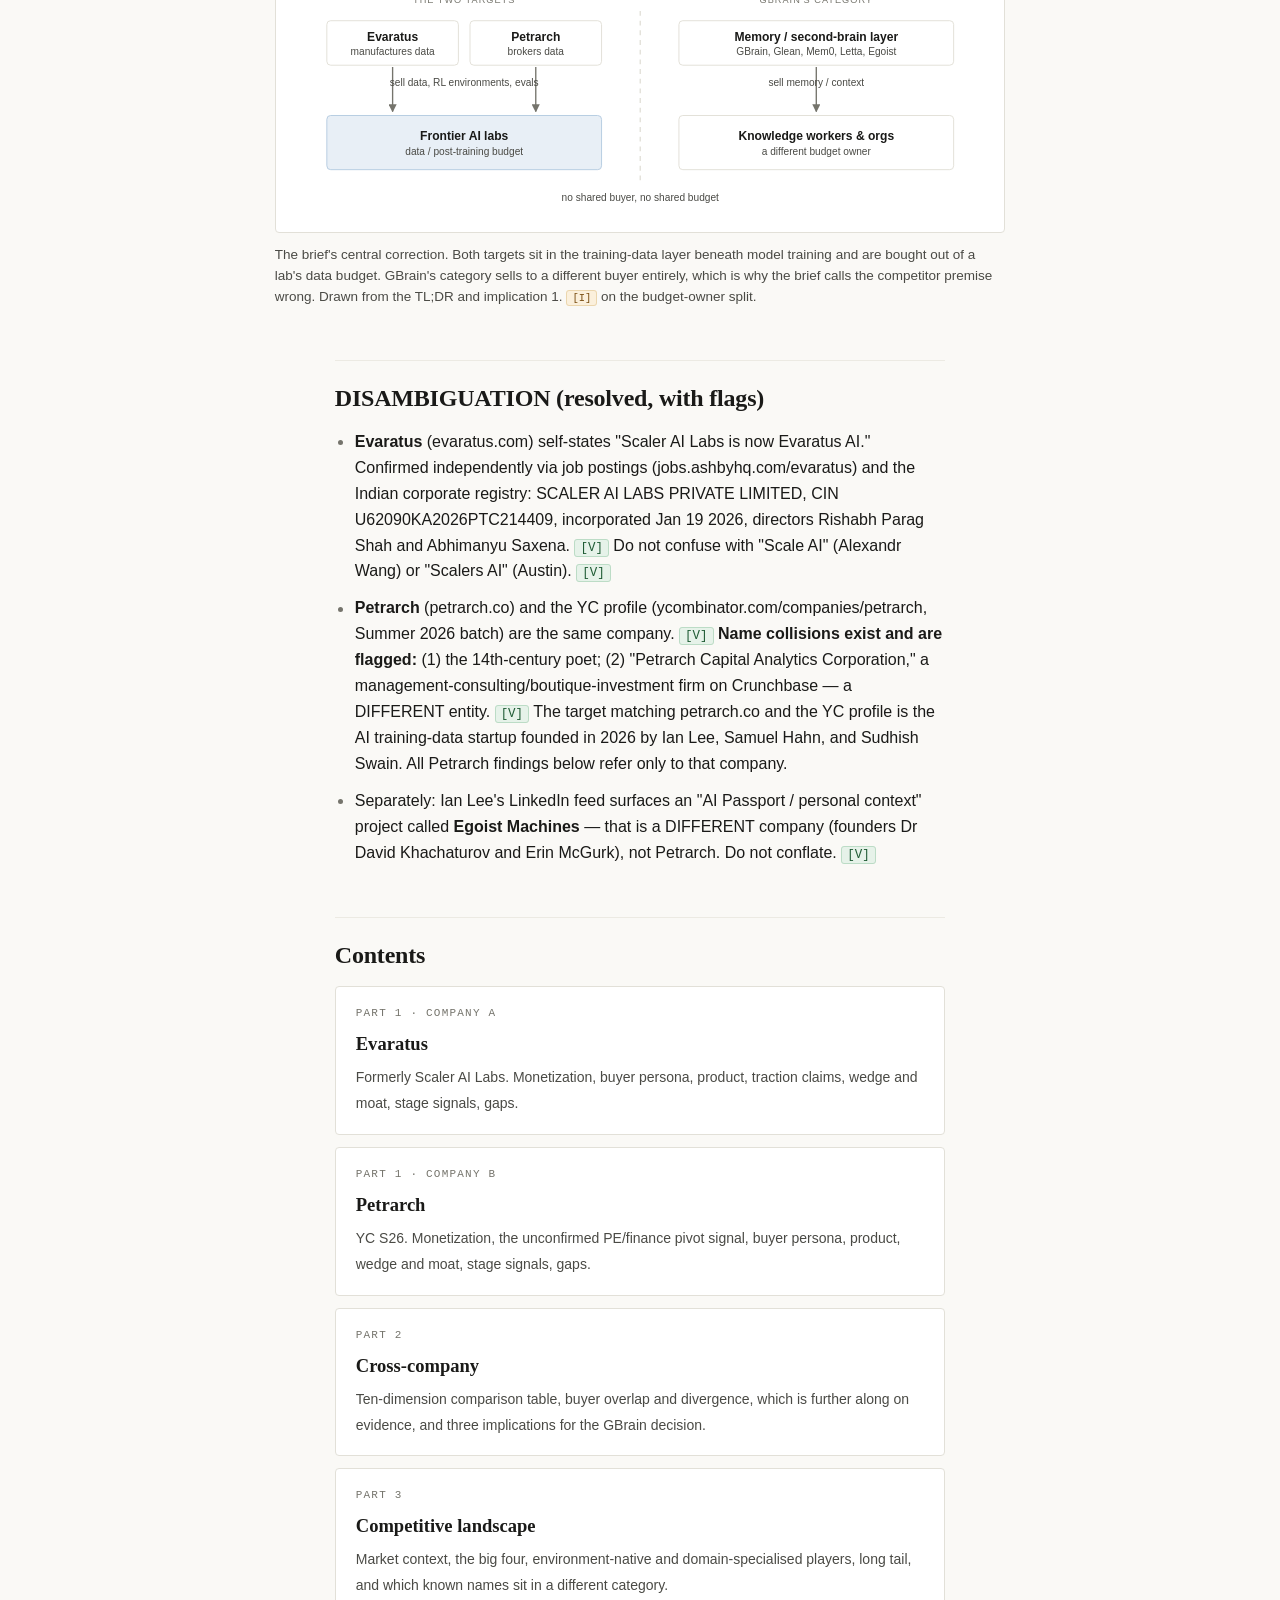
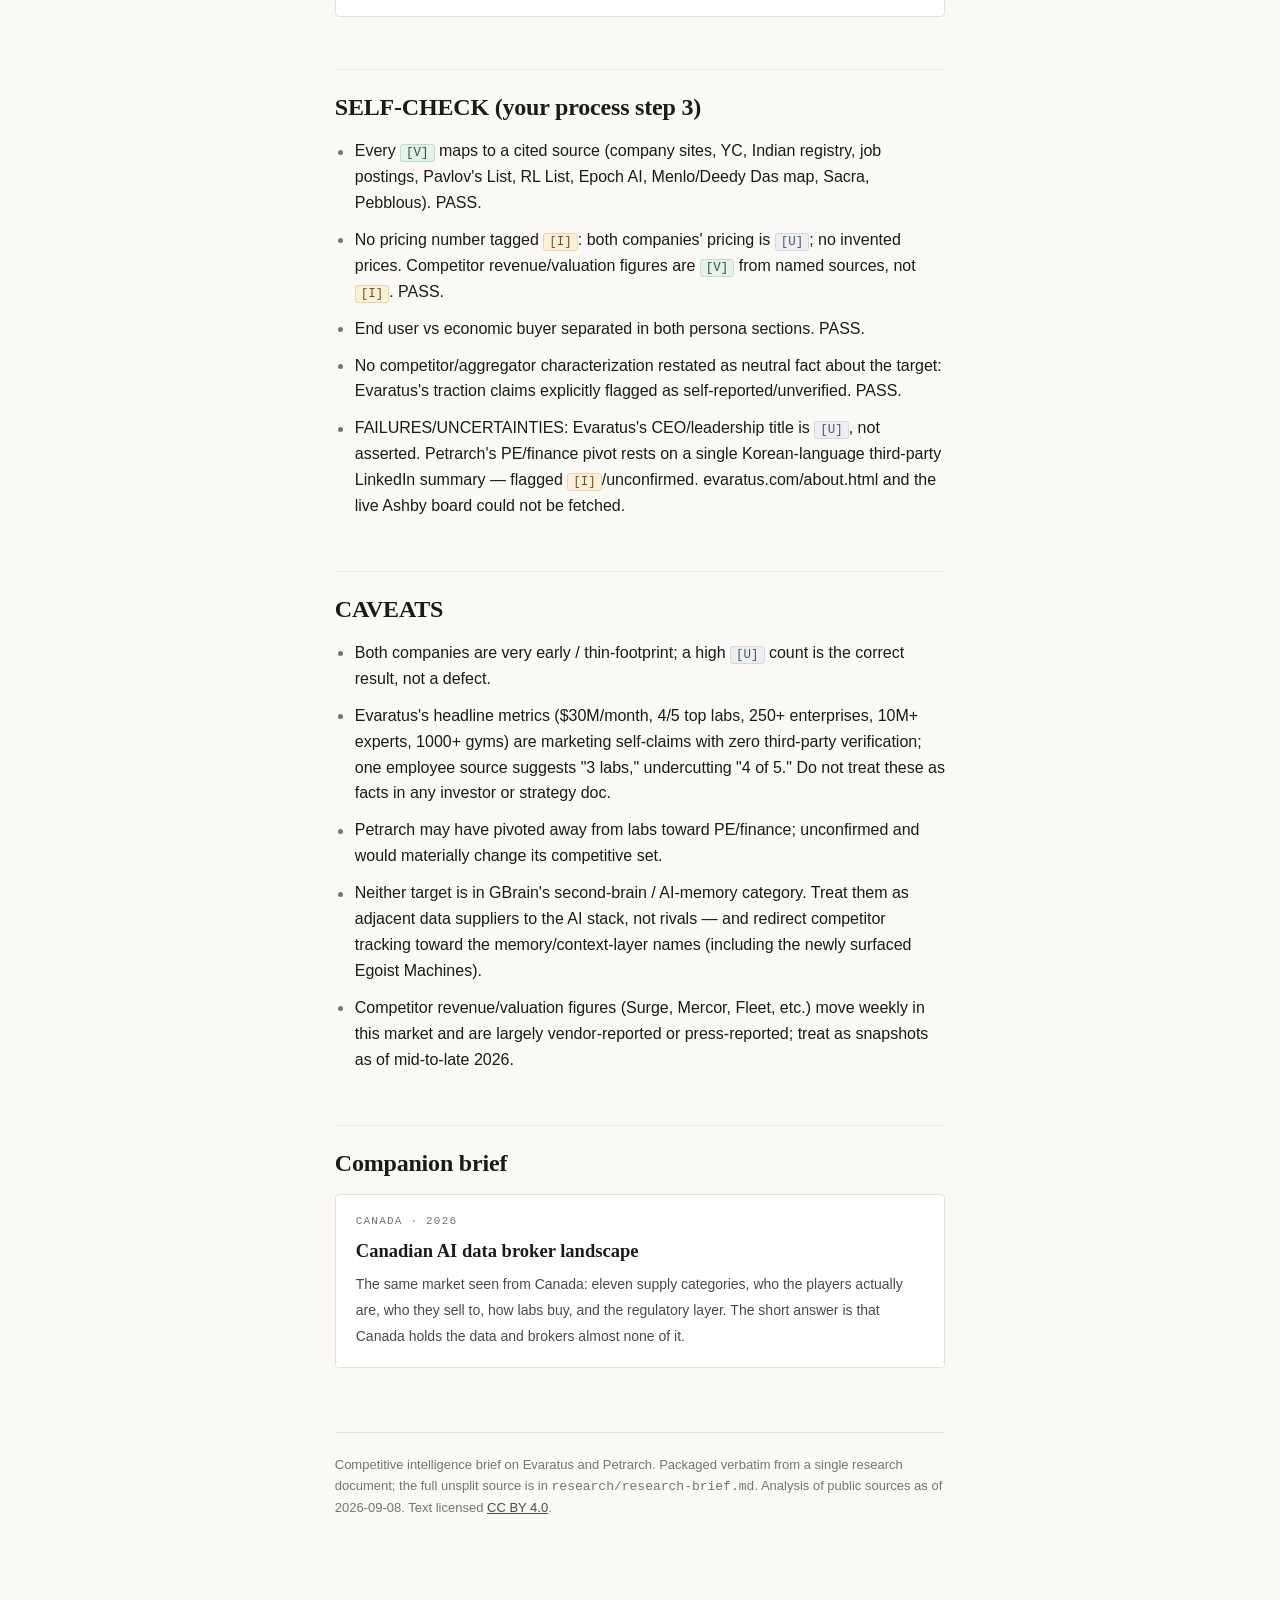
==== commit 19a59a0c: "feat: link the two briefs into one site This repository now carries two briefs on the same market, s" ====
--- a/docs/index.html
+++ b/docs/index.html
@@ -14,6 +14,7 @@
 <h1>Evaratus &amp; Petrarch</h1>
 </header>
 <p class="provenance"><strong>Analysis of public sources.</strong> <span class="ref ref-I">[I]</span> items are inference, not fact. <span class="ref ref-U">[U]</span> items are unverified. Dated 2026-09-08.</p>
+<nav class="nav nav-brief"><a href="./index.html" aria-current="page">Evaratus &amp; Petrarch</a><a href="./canada.html">Canada landscape</a></nav>
 <nav class="nav"><a href="./index.html" aria-current="page">Overview</a>
 <a href="./evaratus.html">Evaratus</a>
 <a href="./petrarch.html">Petrarch</a>
@@ -86,6 +87,16 @@
 <li>Neither target is in GBrain's second-brain / AI-memory category. Treat them as adjacent data suppliers to the AI stack, not rivals — and redirect competitor tracking toward the memory/context-layer names (including the newly surfaced Egoist Machines).</li>
 <li>Competitor revenue/valuation figures (Surge, Mercor, Fleet, etc.) move weekly in this market and are largely vendor-reported or press-reported; treat as snapshots as of mid-to-late 2026.</li>
 </ul>
+
+<h2>Companion brief</h2>
+<div class="cards">
+<a class="card" href="./canada.html">
+<span class="k">Canada &middot; 2026</span>
+<span class="t">Canadian AI data broker landscape</span>
+<span class="d">The same market seen from Canada: eleven supply categories, who the players actually
+are, who they sell to, how labs buy, and the regulatory layer. The short answer is that Canada holds
+the data and brokers almost none of it.</span></a>
+</div>
 <footer class="foot"><p>Competitive intelligence brief on Evaratus and Petrarch. Packaged verbatim from a single research document; the full unsplit source is in <code>research/research-brief.md</code>. Analysis of public sources as of 2026-09-08. Text licensed <a href="https://creativecommons.org/licenses/by/4.0/">CC BY 4.0</a>.</p></footer>
 </div>
 </body>
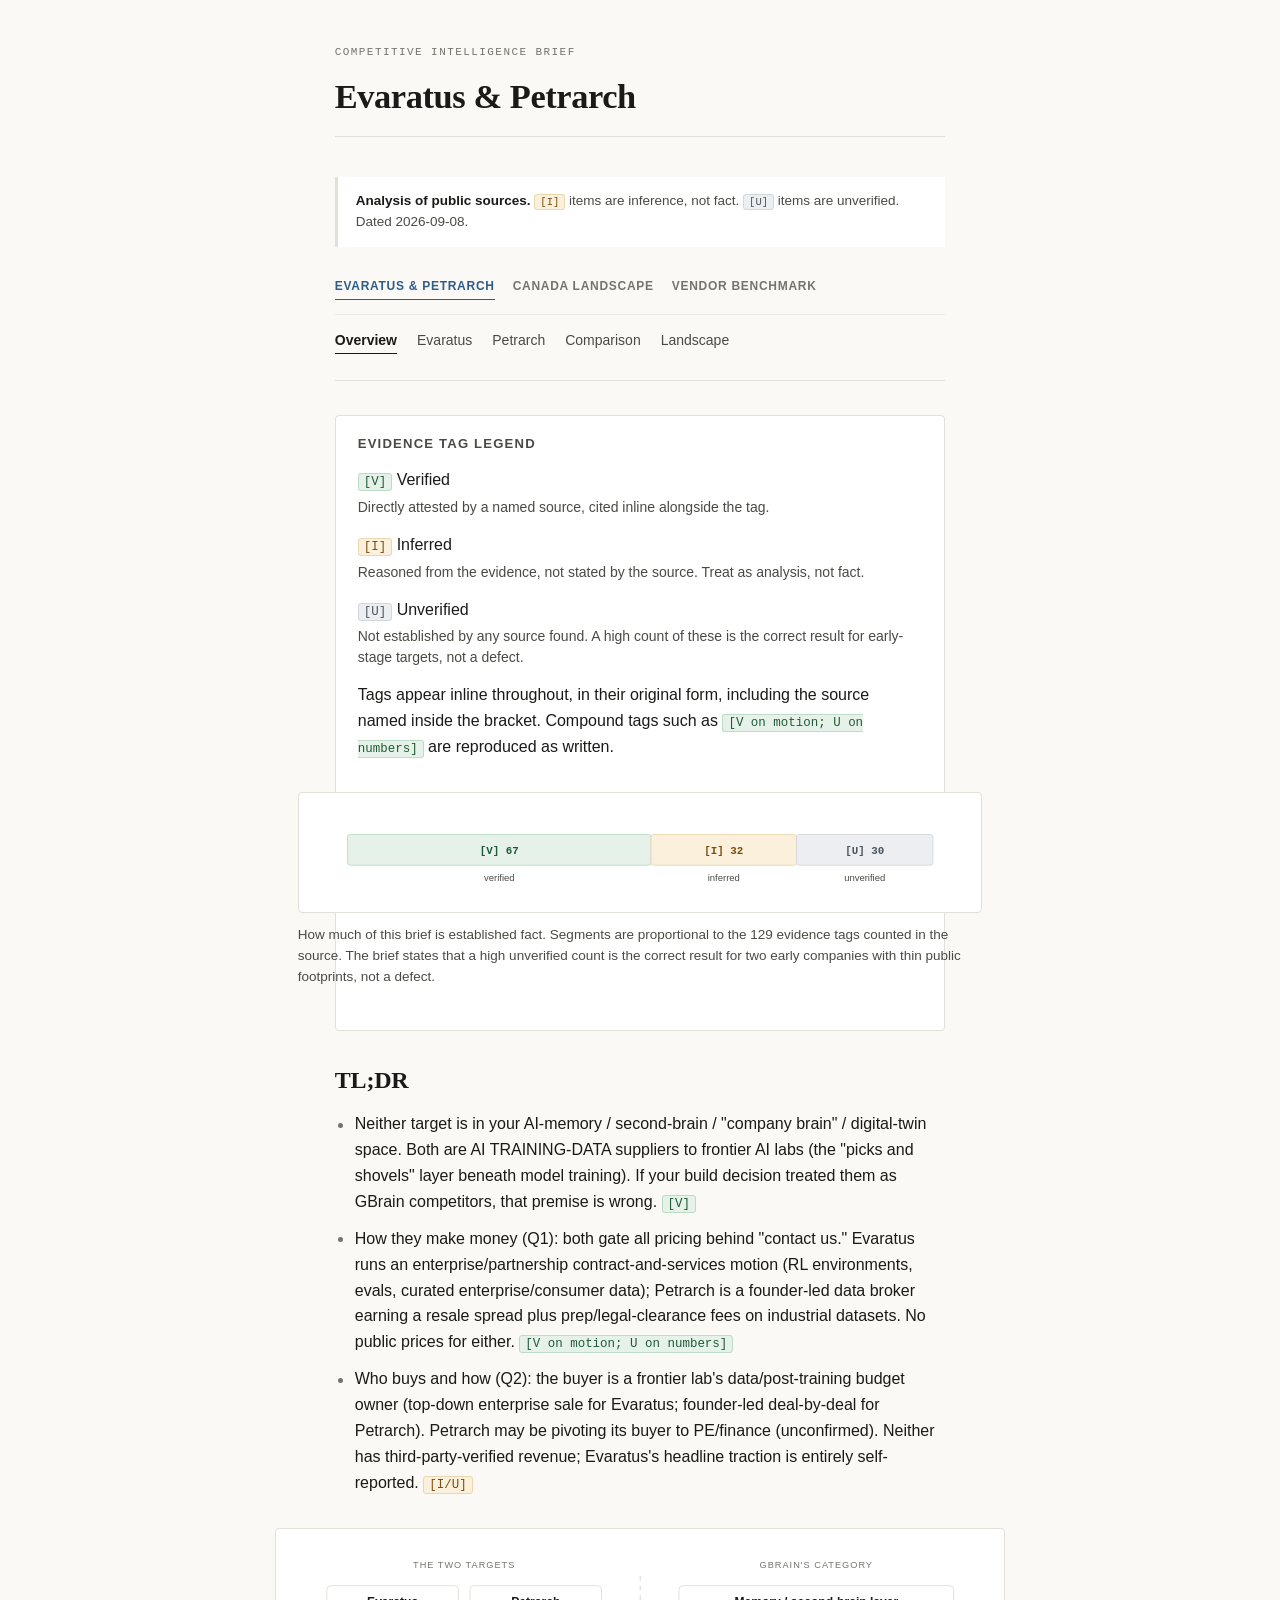
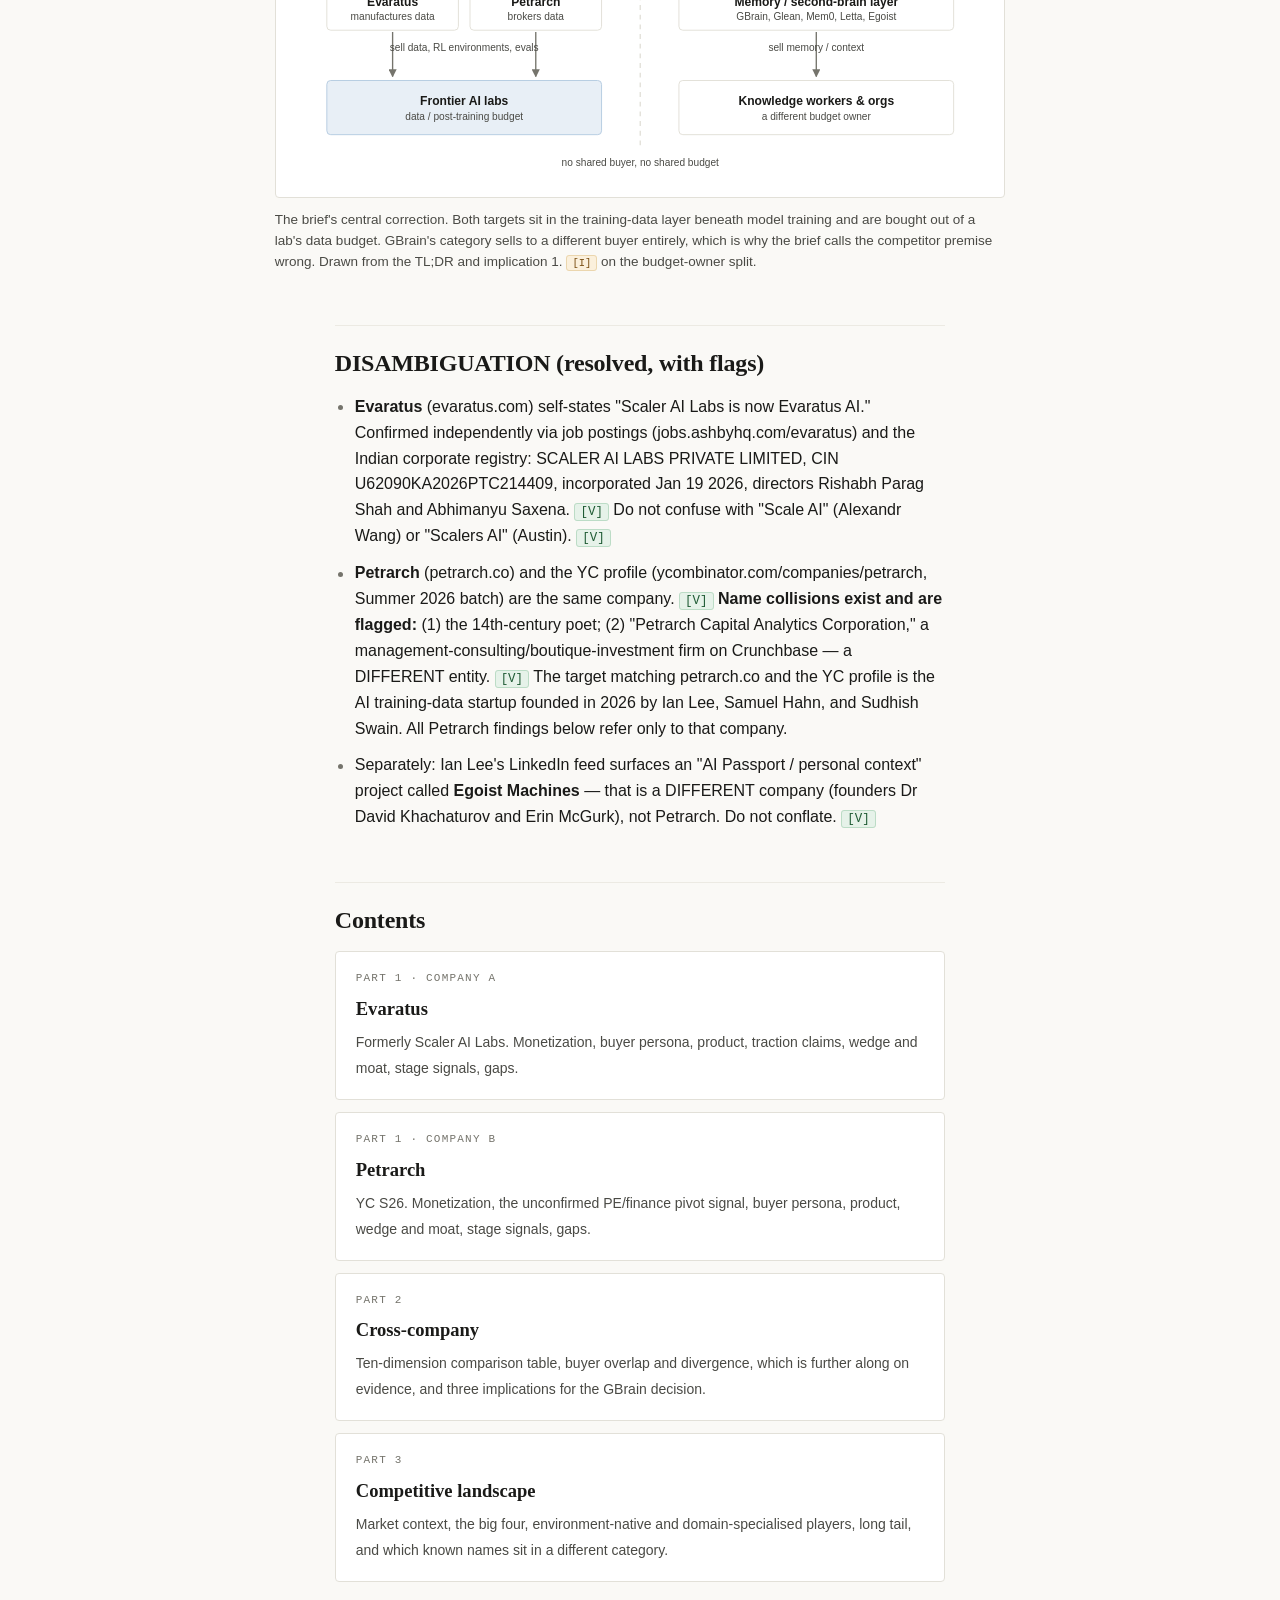
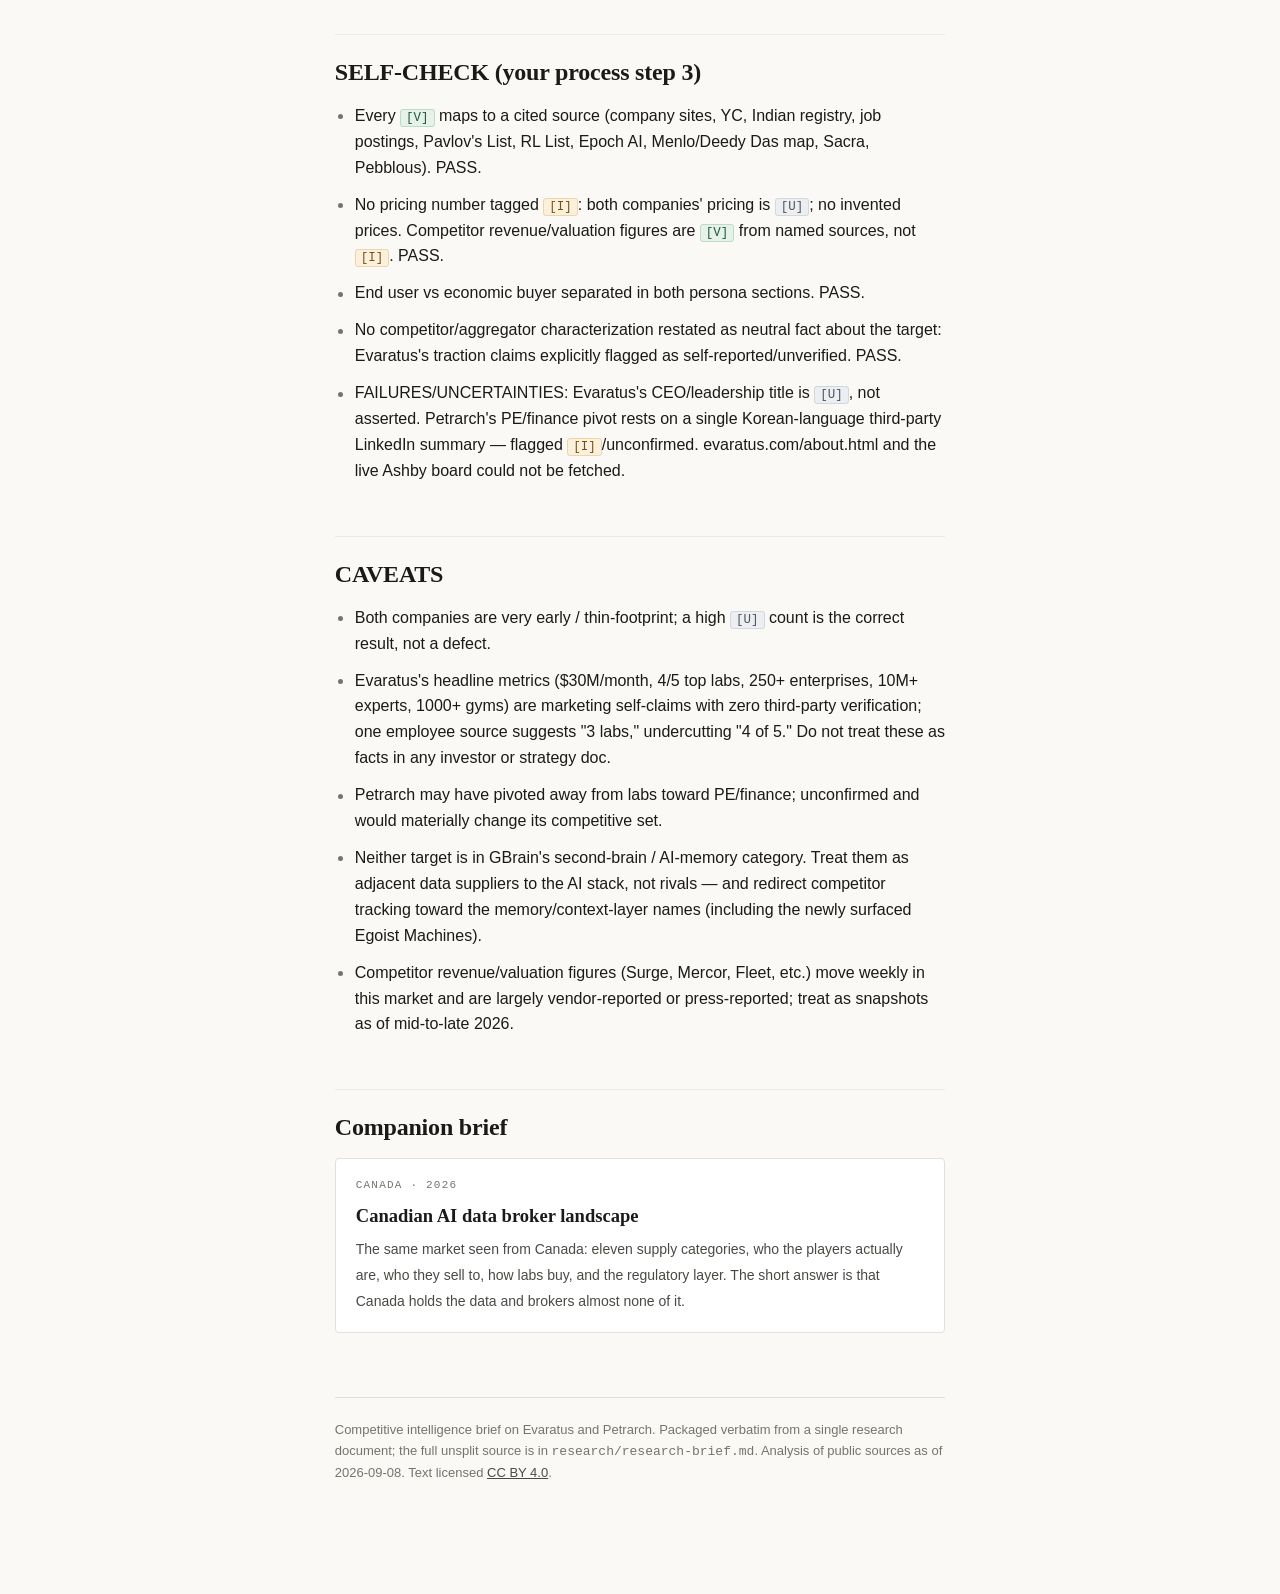
==== commit a63677cb: "feat: link the vendor benchmark from every page Adds "Vendor benchmark" to the brief switcher on all" ====
--- a/docs/index.html
+++ b/docs/index.html
@@ -14,7 +14,7 @@
 <h1>Evaratus &amp; Petrarch</h1>
 </header>
 <p class="provenance"><strong>Analysis of public sources.</strong> <span class="ref ref-I">[I]</span> items are inference, not fact. <span class="ref ref-U">[U]</span> items are unverified. Dated 2026-09-08.</p>
-<nav class="nav nav-brief"><a href="./index.html" aria-current="page">Evaratus &amp; Petrarch</a><a href="./canada.html">Canada landscape</a></nav>
+<nav class="nav nav-brief"><a href="./index.html" aria-current="page">Evaratus &amp; Petrarch</a><a href="./canada.html">Canada landscape</a><a href="./benchmark.html">Vendor benchmark</a></nav>
 <nav class="nav"><a href="./index.html" aria-current="page">Overview</a>
 <a href="./evaratus.html">Evaratus</a>
 <a href="./petrarch.html">Petrarch</a>
--- a/docs/assets/style.css
+++ b/docs/assets/style.css
@@ -442,3 +442,20 @@
 @media print {
   .fig-scroll { border-color: #999; background: #fff; }
 }
+
+/* ---- brief switcher: this site now carries two separate briefs ---- */
+
+.nav-brief {
+  gap: 6px 18px;
+  padding-bottom: 14px;
+  margin-bottom: 14px;
+  border-bottom: 1px solid var(--rule-soft);
+  font-size: 12px;
+  letter-spacing: 0.06em;
+  text-transform: uppercase;
+}
+
+.nav-brief a { color: var(--ink-faint); font-weight: 600; }
+.nav-brief a[aria-current="page"] { color: var(--accent); border-bottom-color: var(--accent); }
+
+.dgm a { fill: var(--accent); }
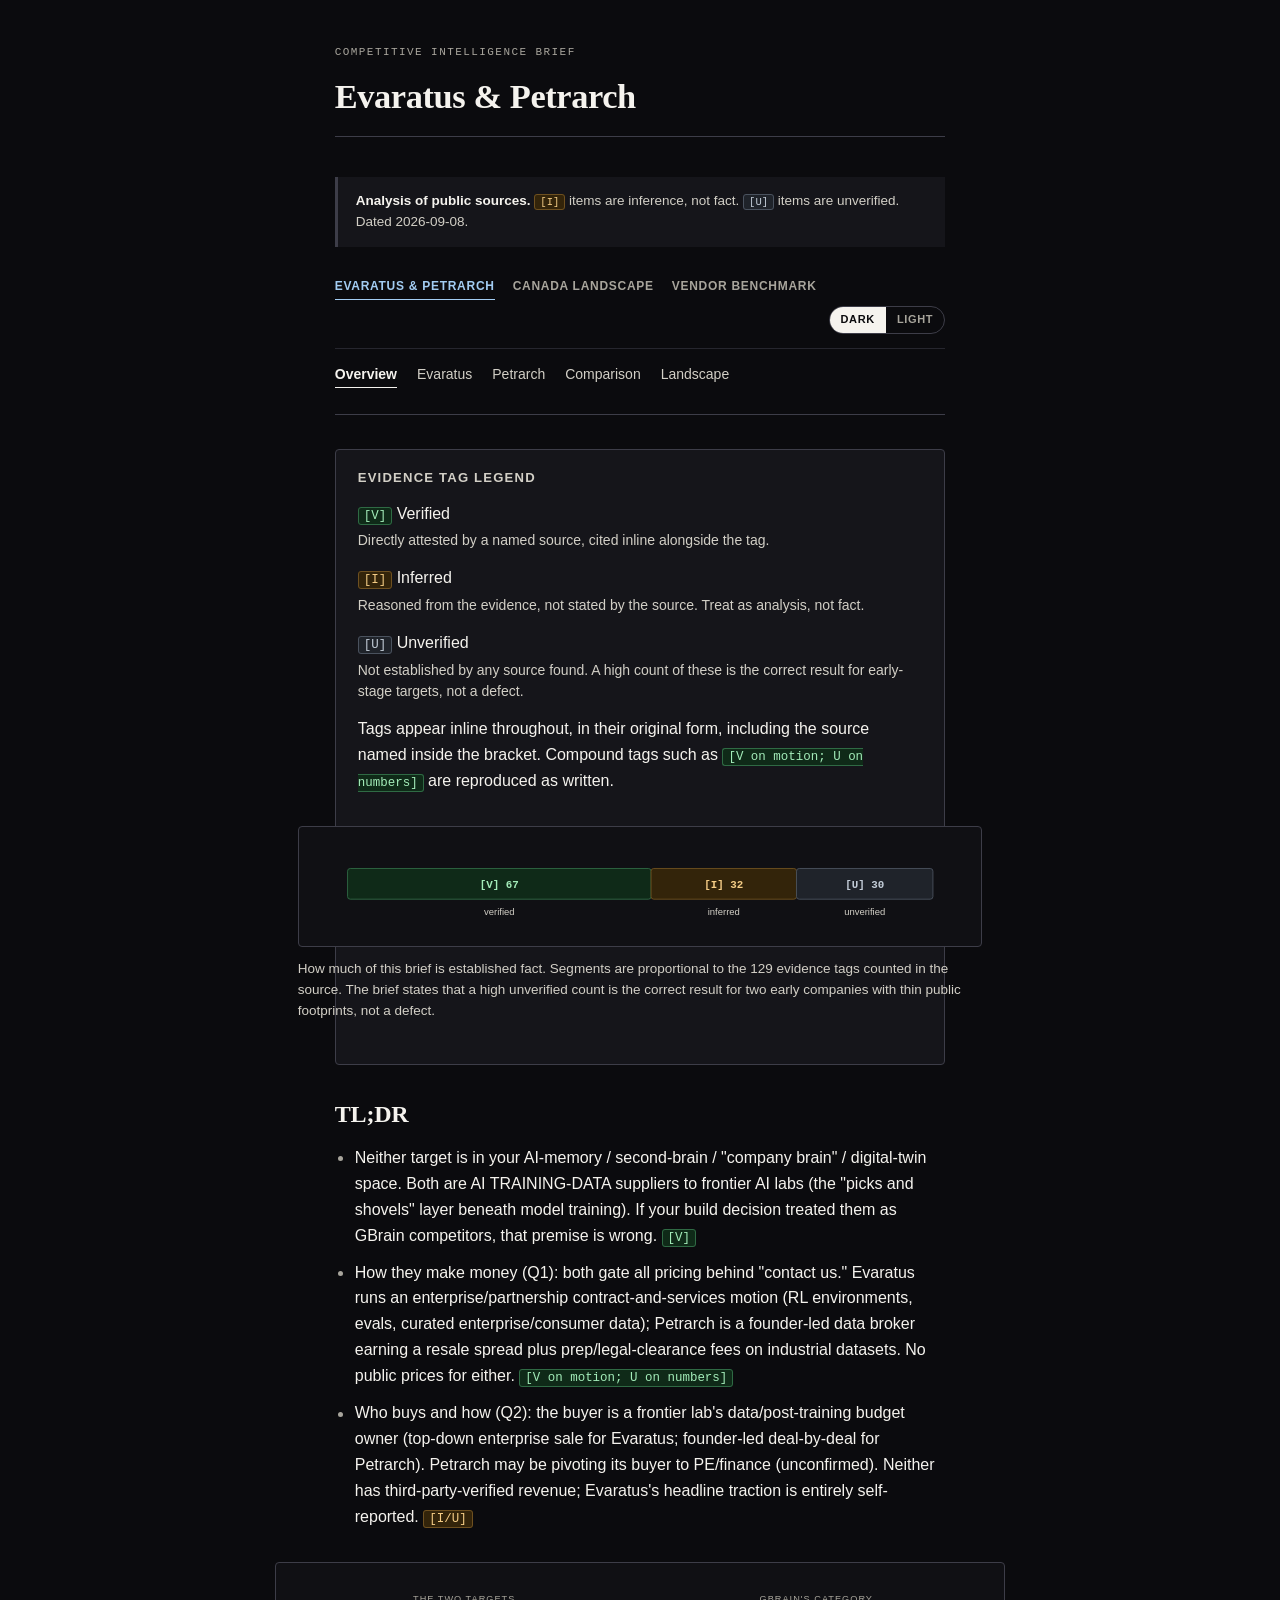
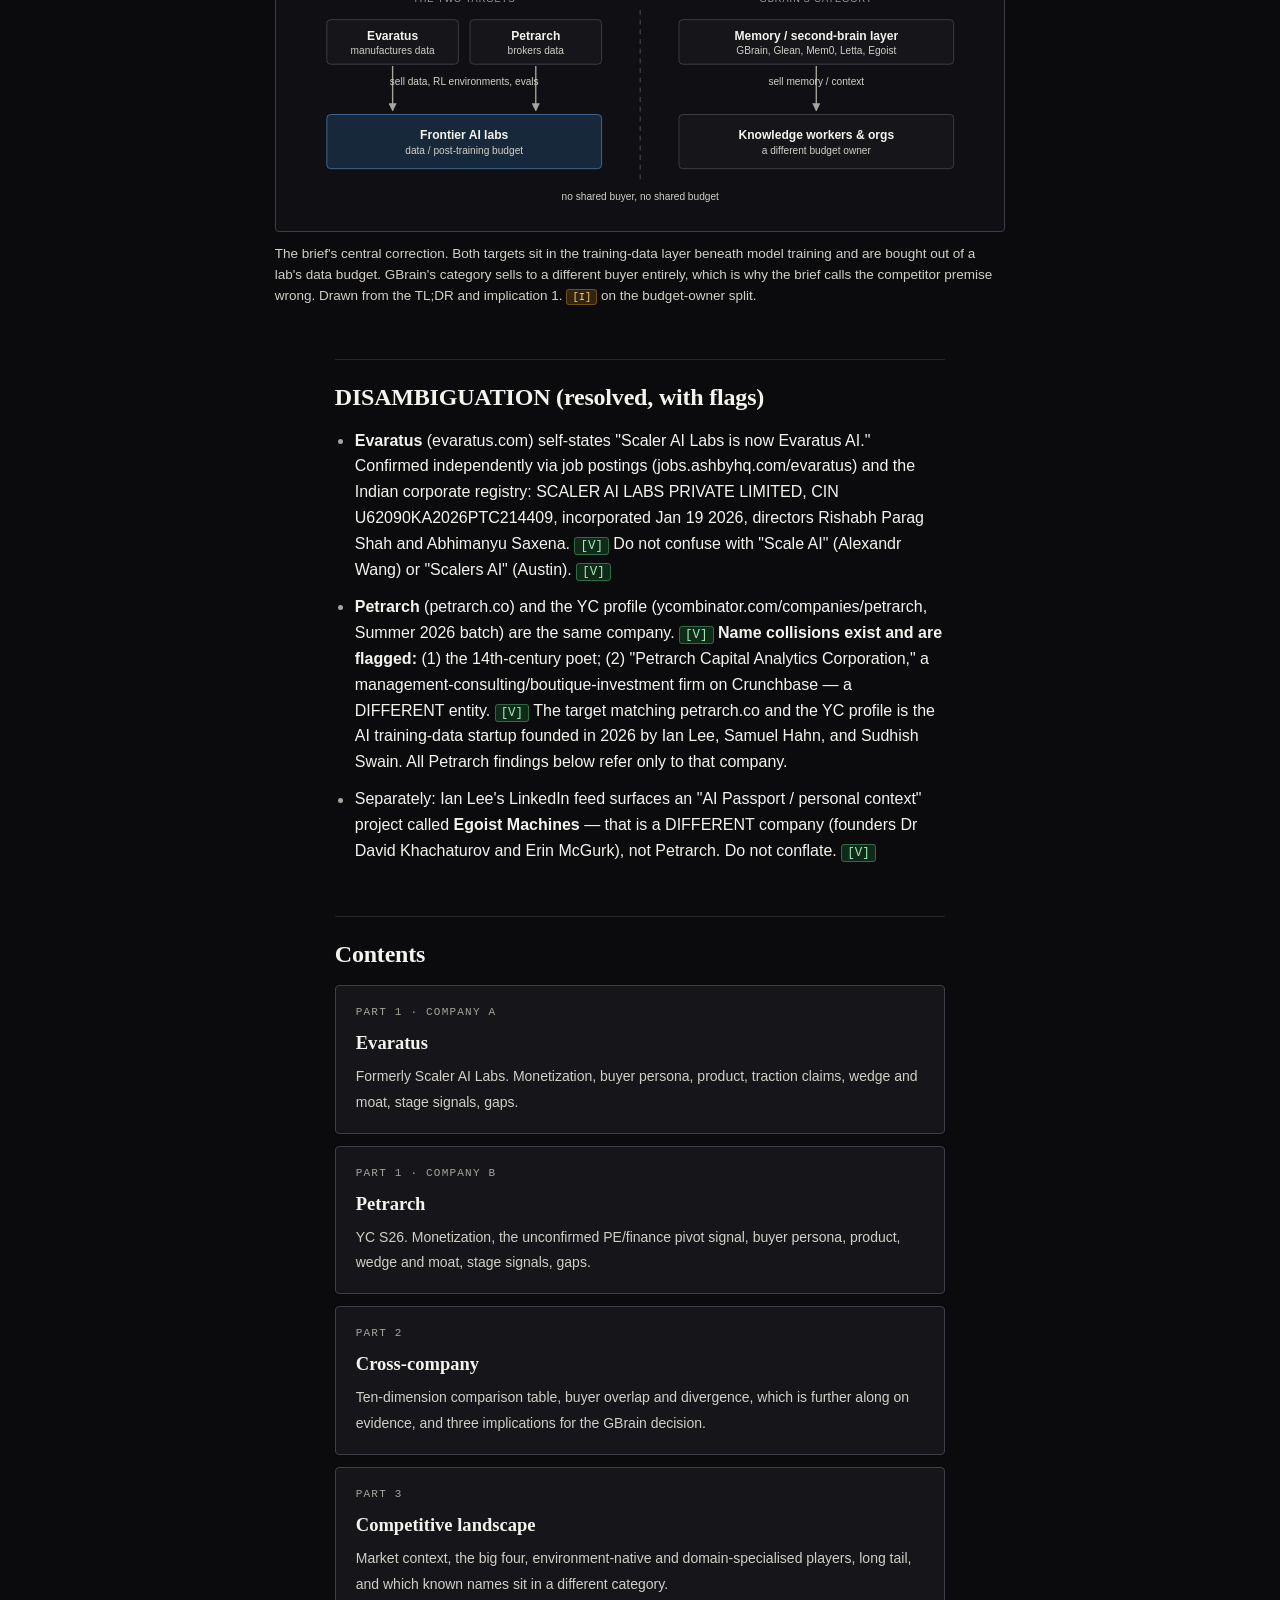
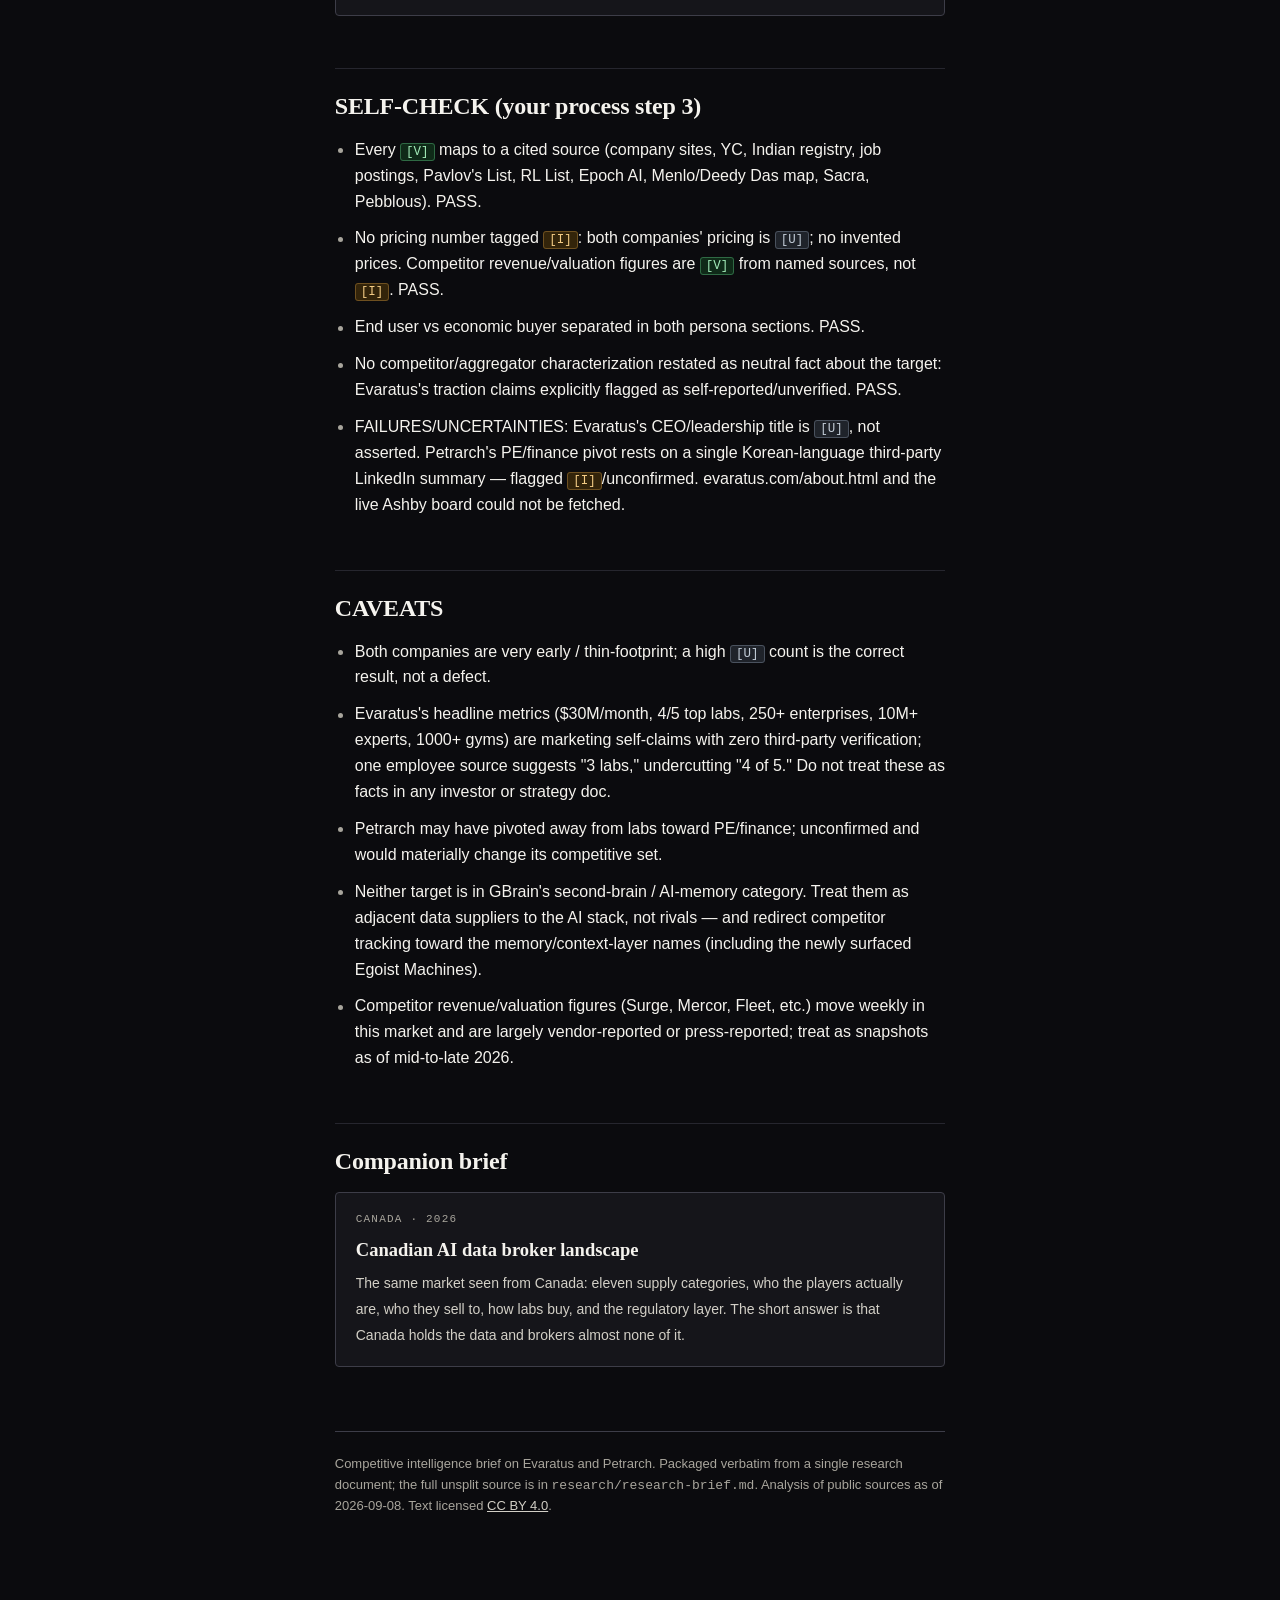
==== commit 76e14637: "feat: add a dark/light theme picker and raise dark-theme contrast Restores the light palette as an o" ====
--- a/docs/index.html
+++ b/docs/index.html
@@ -5,6 +5,8 @@
 <meta name="viewport" content="width=device-width, initial-scale=1">
 <title>Competitive Intelligence Brief: Evaratus & Petrarch</title>
 <meta name="description" content="Competitive intelligence brief on Evaratus and Petrarch, two AI training-data suppliers to frontier labs. Analysis of public sources, 2026-09-08.">
+<script>try{if(localStorage.getItem("theme")==="light")document.documentElement.setAttribute("data-theme","light")}catch(e){}</script>
+<script src="./assets/theme.js" defer></script>
 <link rel="stylesheet" href="./assets/style.css">
 </head>
 <body>
--- a/docs/assets/style.css
+++ b/docs/assets/style.css
@@ -2,6 +2,37 @@
    Static stylesheet. No frameworks, no CDN, no webfonts, no trackers. */
 
 :root {
+  /* Two themes. Dark is the default; a visitor's choice from the picker
+     is stored and applied as data-theme on <html> before first paint. */
+  color-scheme: dark;
+
+  --bg:        #0b0b0e;
+  --surface:   #15151a;
+  --ink:       #f5f3ee;
+  --ink-soft:  #d2cfc6;
+  --ink-faint: #a8a59c;
+  --rule:      #3d3d48;
+  --rule-soft: #26262e;
+
+  --v-bg: #0f2a18;  --v-fg: #a3ecb9;  --v-br: #2f6a44;
+  --i-bg: #33240a;  --i-fg: #f5cd86;  --i-br: #6e5020;
+  --u-bg: #1f232a;  --u-fg: #c3cdd8;  --u-br: #4a525e;
+
+  --accent:     #a3cdf3;
+  --accent-bg:  #16283a;
+  --accent-br:  #3f6890;
+  --diagram-bg: #101014;
+
+  --serif: "Iowan Old Style", "Palatino Linotype", Palatino, Charter, Georgia, "Times New Roman", serif;
+  --sans:  -apple-system, BlinkMacSystemFont, "Segoe UI", Roboto, "Helvetica Neue", Arial, sans-serif;
+  --mono:  ui-monospace, SFMono-Regular, "SF Mono", Menlo, Consolas, "Liberation Mono", monospace;
+
+  --measure: 74ch;
+}
+
+:root[data-theme="light"] {
+  color-scheme: light;
+
   --bg:        #faf9f6;
   --surface:   #ffffff;
   --ink:       #1a1a18;
@@ -14,27 +45,10 @@
   --i-bg: #fbf0dc;  --i-fg: #7a4e12;  --i-br: #ebd6ae;
   --u-bg: #eceef1;  --u-fg: #4b555f;  --u-br: #d3d8de;
 
-  --serif: "Iowan Old Style", "Palatino Linotype", Palatino, Charter, Georgia, "Times New Roman", serif;
-  --sans:  -apple-system, BlinkMacSystemFont, "Segoe UI", Roboto, "Helvetica Neue", Arial, sans-serif;
-  --mono:  ui-monospace, SFMono-Regular, "SF Mono", Menlo, Consolas, "Liberation Mono", monospace;
-
-  --measure: 74ch;
-}
-
-@media (prefers-color-scheme: dark) {
-  :root {
-    --bg:        #16161a;
-    --surface:   #1d1d22;
-    --ink:       #e8e6e0;
-    --ink-soft:  #b6b3aa;
-    --ink-faint: #8b8880;
-    --rule:      #33333b;
-    --rule-soft: #26262d;
-
-    --v-bg: #16301f;  --v-fg: #8fd3a5;  --v-br: #2b5237;
-    --i-bg: #33260f;  --i-fg: #e8bd72;  --i-br: #574021;
-    --u-bg: #24272c;  --u-fg: #a8b2bd;  --u-br: #3b414a;
-  }
+  --accent:     #2f5d8a;
+  --accent-bg:  #e8eff6;
+  --accent-br:  #b7cde1;
+  --diagram-bg: #ffffff;
 }
 
 * { box-sizing: border-box; }
@@ -357,22 +371,6 @@
 
 /* ================= figures and inline SVG diagrams ================= */
 
-:root {
-  --accent:      #2f5d8a;
-  --accent-bg:   #e8eff6;
-  --accent-br:   #b7cde1;
-  --diagram-bg:  #ffffff;
-}
-
-@media (prefers-color-scheme: dark) {
-  :root {
-    --accent:     #8fb8de;
-    --accent-bg:  #1b2a38;
-    --accent-br:  #35536e;
-    --diagram-bg: #1a1a1f;
-  }
-}
-
 .fig {
   margin: 32px 0 34px;
   padding: 0;
@@ -459,3 +457,290 @@
 .nav-brief a[aria-current="page"] { color: var(--accent); border-bottom-color: var(--accent); }
 
 .dgm a { fill: var(--accent); }
+
+/* ================= vendor benchmark (benchmark.html) ================= */
+
+/* The scorecard needs more width than the prose measure. Prose inside the
+   wide wrap is held back to the measure by .prose. */
+.wrap-wide { max-width: 1380px; }
+.wrap-wide .prose,
+.wrap-wide > .provenance,
+.wrap-wide > .masthead p.lede { max-width: var(--measure); }
+
+.lede { font-size: 1.06rem; color: var(--ink-soft); margin: 0 0 24px; }
+
+/* Benchmark evidence tags. Styled like .tag but a separate class, so the
+   brief pages' tag audit (count class="tag tag-*") is unaffected. */
+.btag {
+  display: inline;
+  font-family: var(--mono);
+  font-size: 0.78em;
+  line-height: 1.4;
+  padding: 1px 5px;
+  border-radius: 3px;
+  border: 1px solid;
+  white-space: normal;
+}
+.btag-V { background: var(--v-bg); color: var(--v-fg); border-color: var(--v-br); }
+.btag-I { background: var(--i-bg); color: var(--i-fg); border-color: var(--i-br); }
+.btag-U { background: var(--u-bg); color: var(--u-fg); border-color: var(--u-br); }
+.btag a { color: inherit; }
+
+.stats {
+  display: flex;
+  flex-wrap: wrap;
+  gap: 18px 44px;
+  margin: 4px 0 28px;
+}
+.stat .v {
+  display: block;
+  font-family: var(--mono);
+  font-size: 1.7rem;
+  font-weight: 600;
+  font-variant-numeric: tabular-nums;
+  line-height: 1.1;
+}
+.stat .k {
+  display: block;
+  font-family: var(--mono);
+  font-size: 10.5px;
+  letter-spacing: 0.12em;
+  text-transform: uppercase;
+  color: var(--ink-faint);
+  margin-top: 6px;
+}
+
+/* ---- controls ---- */
+
+.bm-controls { margin: 0 0 16px; }
+
+.seg {
+  display: inline-flex;
+  border: 1px solid var(--rule);
+  border-radius: 6px;
+  overflow: hidden;
+  background: var(--surface);
+  margin: 0 12px 12px 0;
+  vertical-align: top;
+}
+.seg button {
+  font: inherit;
+  font-size: 13.5px;
+  font-weight: 600;
+  border: 0;
+  background: transparent;
+  color: var(--ink-soft);
+  padding: 8px 14px;
+  cursor: pointer;
+  border-right: 1px solid var(--rule);
+}
+.seg button:last-child { border-right: 0; }
+.seg button[aria-pressed="true"] { background: var(--ink); color: var(--bg); }
+
+.chips { display: flex; flex-wrap: wrap; gap: 8px; margin: 0 0 12px; }
+.chip {
+  font: inherit;
+  font-size: 13px;
+  border: 1px solid var(--rule);
+  background: var(--surface);
+  color: var(--ink-soft);
+  border-radius: 999px;
+  padding: 5px 12px;
+  cursor: pointer;
+}
+.chip .n { font-family: var(--mono); font-size: 11px; color: var(--ink-faint); margin-left: 4px; }
+.chip[aria-pressed="true"] { border-color: var(--accent); color: var(--accent); background: var(--accent-bg); }
+.chip[aria-pressed="true"] .n { color: var(--accent); }
+
+.bm-search {
+  font: inherit;
+  font-size: 14px;
+  padding: 7px 12px;
+  border: 1px solid var(--rule);
+  border-radius: 6px;
+  background: var(--surface);
+  color: var(--ink);
+  width: 240px;
+  max-width: 100%;
+}
+
+.bm-hint { font-size: 13px; color: var(--ink-faint); margin: 0 0 10px; }
+
+/* ---- scorecard ---- */
+
+.scorecard { min-width: 1180px; font-size: 13.5px; }
+.scorecard th, .scorecard td { padding: 9px 6px; vertical-align: middle; }
+.scorecard thead th {
+  font-size: 10.5px;
+  letter-spacing: 0.06em;
+  line-height: 1.25;
+  text-align: center;
+  white-space: normal;
+  z-index: 2;
+}
+.scorecard thead th.col-vendor { text-align: left; min-width: 230px; padding-left: 12px; }
+.scorecard thead th[data-col] { cursor: pointer; user-select: none; }
+.scorecard thead th[data-col]:hover { color: var(--ink); }
+.scorecard thead th.sorted { color: var(--accent); }
+.scorecard thead th.sorted::after { content: " \25BE"; }
+.scorecard thead th.sorted.asc::after { content: " \25B4"; }
+.scorecard thead tr.groups th {
+  font-size: 9.5px;
+  letter-spacing: 0.12em;
+  color: var(--ink-faint);
+  border-bottom: 1px solid var(--rule-soft);
+  padding: 7px 8px 5px;
+}
+.scorecard td:first-child { font-weight: 400; padding-left: 12px; }
+
+.scorecard .col-vendor,
+.scorecard td.vendor {
+  position: sticky;
+  left: 0;
+  background: var(--surface);
+  z-index: 1;
+  border-right: 1px solid var(--rule-soft);
+}
+.scorecard thead .col-vendor { background: var(--bg); z-index: 3; }
+
+.vendor .vn { font-weight: 650; font-size: 14px; color: var(--ink); }
+.vendor .vn button {
+  font: inherit; color: inherit; background: none; border: 0; padding: 0;
+  cursor: pointer; text-align: left;
+}
+.vendor .vn button::before { content: "\25B8"; display: inline-block; width: 1em; color: var(--ink-faint); font-size: 11px; }
+.vendor .vn button[aria-expanded="true"]::before { content: "\25BE"; }
+.vendor .vm { font-size: 12px; color: var(--ink-faint); line-height: 1.4; margin-top: 2px; padding-left: 1em; }
+.vendor .vd { font-size: 12.5px; color: var(--ink-soft); line-height: 1.4; margin-top: 3px; padding-left: 1em; max-width: 32ch; }
+
+.num {
+  font-family: var(--mono);
+  font-variant-numeric: tabular-nums;
+  text-align: center;
+  white-space: nowrap;
+}
+.fit { font-weight: 650; font-size: 14px; }
+.cov .bar { height: 3px; background: var(--rule-soft); border-radius: 2px; margin-top: 4px; }
+.cov .bar i { display: block; height: 3px; background: var(--ink-faint); border-radius: 2px; }
+
+/* Score heat: one hue (the verified-green), stepped by alpha so it reads
+   in both themes. */
+.sc { font-family: var(--mono); font-variant-numeric: tabular-nums; text-align: center; color: var(--ink); }
+.sc.na { color: var(--ink-faint); }
+.s1, .s2  { background: color-mix(in srgb, var(--v-fg) 4%, transparent); }
+.s3, .s4  { background: color-mix(in srgb, var(--v-fg) 10%, transparent); }
+.s5, .s6  { background: color-mix(in srgb, var(--v-fg) 18%, transparent); }
+.s7       { background: color-mix(in srgb, var(--v-fg) 27%, transparent); }
+.s8       { background: color-mix(in srgb, var(--v-fg) 36%, transparent); }
+.s9, .s10 { background: color-mix(in srgb, var(--v-fg) 48%, transparent); font-weight: 650; }
+
+.grade {
+  display: inline-block;
+  font-family: var(--mono);
+  font-size: 11.5px;
+  font-weight: 650;
+  width: 22px; height: 22px; line-height: 20px;
+  border-radius: 50%;
+  border: 1px solid;
+  text-align: center;
+}
+.grade-A { background: var(--v-bg); color: var(--v-fg); border-color: var(--v-br); }
+.grade-B { background: var(--i-bg); color: var(--i-fg); border-color: var(--i-br); }
+.grade-C { background: var(--u-bg); color: var(--u-fg); border-color: var(--u-br); }
+
+tr.detail td { background: var(--bg); padding: 16px 18px 18px; border-bottom: 1px solid var(--rule); }
+tr.detail .dwrap { position: sticky; left: 18px; max-width: min(92ch, calc(100vw - 84px)); }
+tr.detail h4 {
+  font-family: var(--sans); font-size: 11px; letter-spacing: 0.1em; text-transform: uppercase;
+  color: var(--ink-faint); margin: 0 0 8px;
+}
+tr.detail ul { margin: 0 0 12px; }
+tr.detail li { font-size: 13.5px; margin-bottom: 7px; }
+tr.detail .why { font-size: 13.5px; color: var(--ink-soft); margin: 0 0 12px; }
+tr.detail .money { font-family: var(--mono); font-size: 12.5px; color: var(--ink-soft); margin: 0 0 12px; }
+tr.empty td { text-align: center; color: var(--ink-faint); padding: 28px; }
+
+/* ---- methodology cards ---- */
+
+.method-grid {
+  display: grid;
+  grid-template-columns: repeat(auto-fill, minmax(290px, 1fr));
+  gap: 12px;
+  margin: 0 0 30px;
+}
+.mcard {
+  border: 1px solid var(--rule);
+  border-radius: 4px;
+  background: var(--surface);
+  padding: 16px 18px 12px;
+}
+.mcard h4 { font-family: var(--serif); font-size: 1.05rem; margin: 0 0 2px; }
+.mcard .grp { font-family: var(--mono); font-size: 10.5px; letter-spacing: 0.1em; text-transform: uppercase; color: var(--ink-faint); margin: 0 0 8px; }
+.mcard p { font-size: 13.5px; color: var(--ink-soft); line-height: 1.5; margin: 0 0 10px; }
+.mcard dl { margin: 0; font-size: 12.5px; line-height: 1.45; }
+.mcard dt { font-family: var(--mono); font-weight: 600; color: var(--ink); float: left; width: 3.6em; }
+.mcard dd { margin: 0 0 6px 3.6em; color: var(--ink-soft); }
+
+/* ---- split chart (three buyer tracks) ---- */
+.dgm .bf      { fill: var(--ink-faint); fill-opacity: 0.45; }
+.dgm .bf-lead { fill: var(--accent); fill-opacity: 0.9; }
+.dgm .grid   { stroke: var(--rule-soft); stroke-width: 1; }
+
+@media (max-width: 620px) {
+  .scorecard thead th.col-vendor { min-width: 140px; }
+  .vendor .vd { display: none; }
+  .seg button { padding: 8px 10px; }
+  .stats { gap: 14px 28px; }
+  .stat .v { font-size: 1.35rem; }
+  .bm-search { width: 100%; }
+}
+
+@media print {
+  .bm-controls { display: none; }
+  .scorecard { min-width: 0; }
+}
+
+/* Figures on the wide benchmark page stay at a readable width. */
+.wrap-wide .fig { width: auto; max-width: 900px; margin-left: 0; }
+
+/* Printing puts the page on white paper, so print uses the light palette. */
+@media print {
+  :root {
+    color-scheme: light;
+    --bg: #ffffff;  --surface: #ffffff;
+    --ink: #1a1a18; --ink-soft: #4a4a45; --ink-faint: #75746c;
+    --rule: #e2e0d8; --rule-soft: #eceae3;
+    --v-bg: #e6f2e9;  --v-fg: #1f5b34;  --v-br: #bcdcc6;
+    --i-bg: #fbf0dc;  --i-fg: #7a4e12;  --i-br: #ebd6ae;
+    --u-bg: #eceef1;  --u-fg: #4b555f;  --u-br: #d3d8de;
+    --accent: #2f5d8a; --accent-bg: #e8eff6; --accent-br: #b7cde1;
+    --diagram-bg: #ffffff;
+  }
+}
+
+/* ---- theme picker (injected into the brief switcher by theme.js) ---- */
+
+.theme-picker {
+  margin-left: auto;
+  display: inline-flex;
+  border: 1px solid var(--rule);
+  border-radius: 999px;
+  overflow: hidden;
+  align-self: center;
+}
+.theme-picker button {
+  font: inherit;
+  font-size: 11px;
+  font-weight: 600;
+  letter-spacing: 0.06em;
+  text-transform: uppercase;
+  border: 0;
+  background: transparent;
+  color: var(--ink-faint);
+  padding: 4px 11px;
+  cursor: pointer;
+}
+.theme-picker button[aria-pressed="true"] { background: var(--ink); color: var(--bg); }
+.theme-picker button:focus-visible { outline: 2px solid var(--accent); outline-offset: -2px; }
+
+@media print { .theme-picker { display: none; } }
